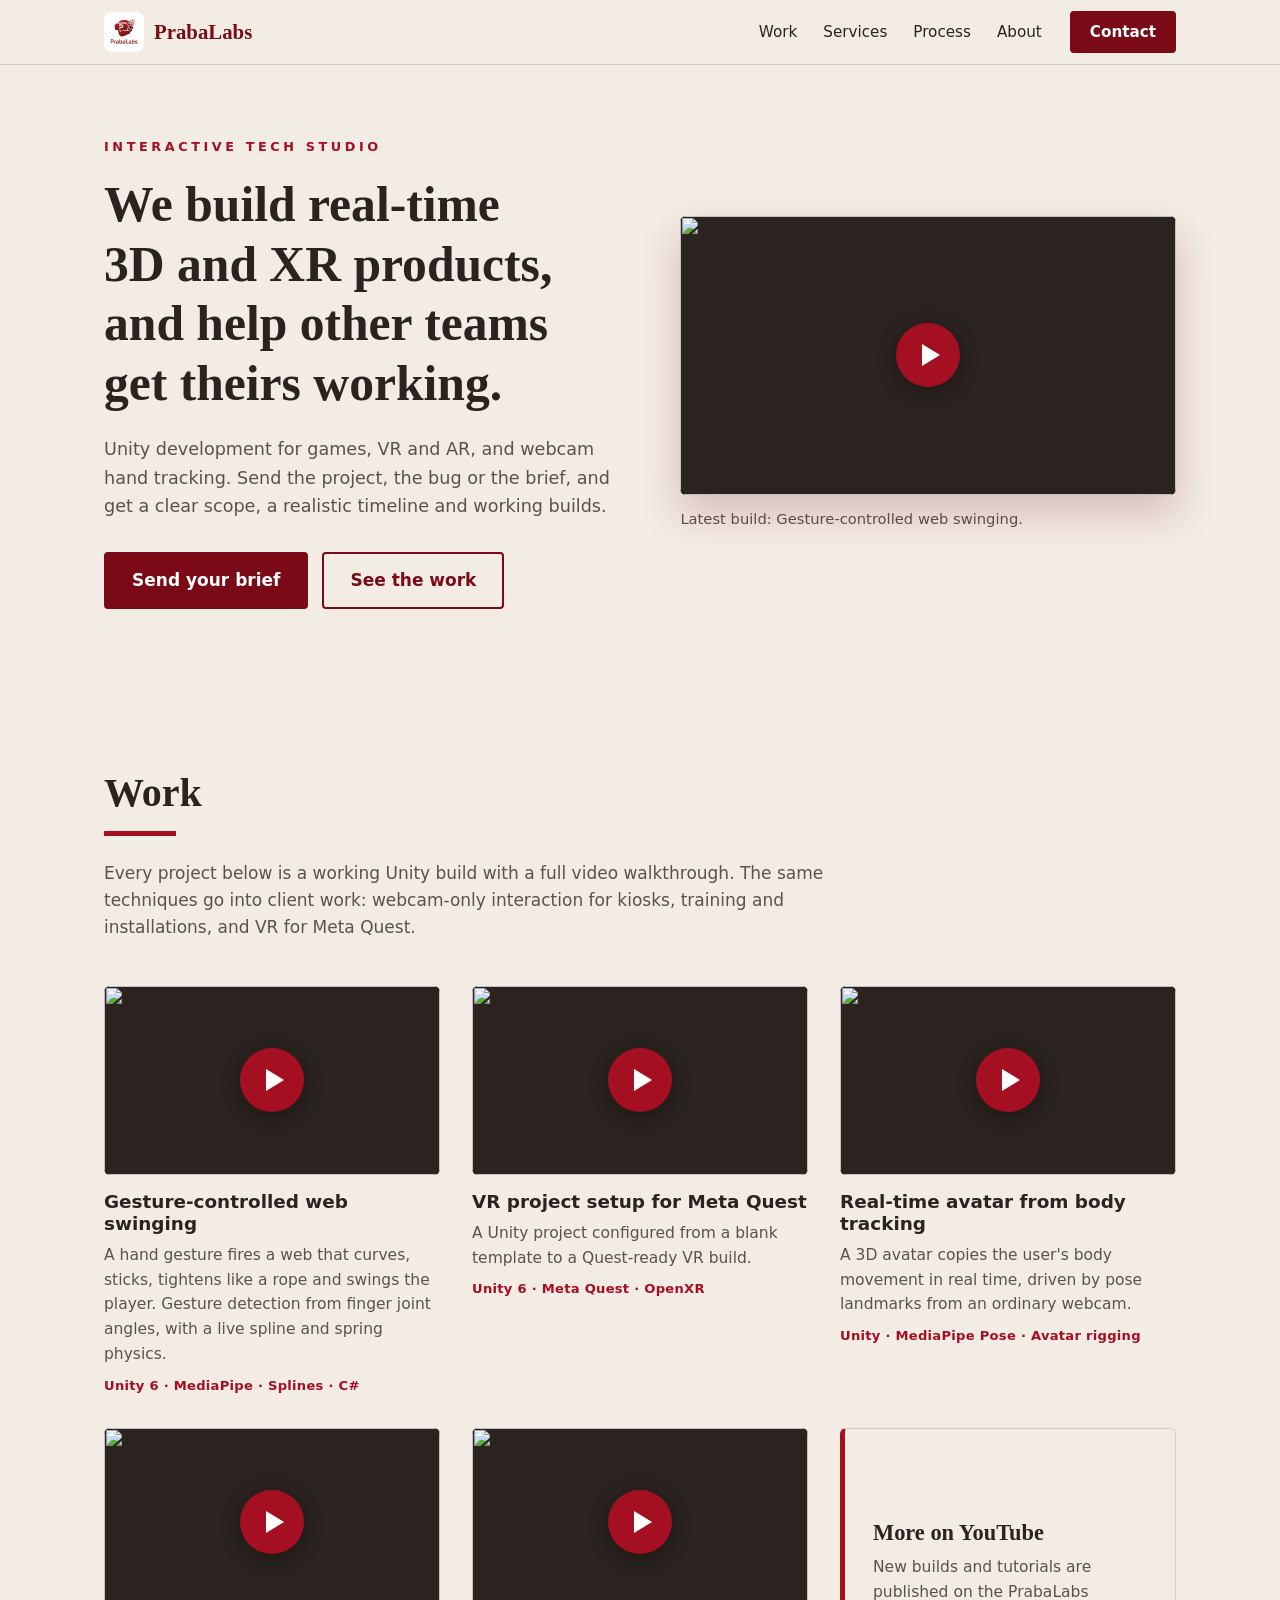
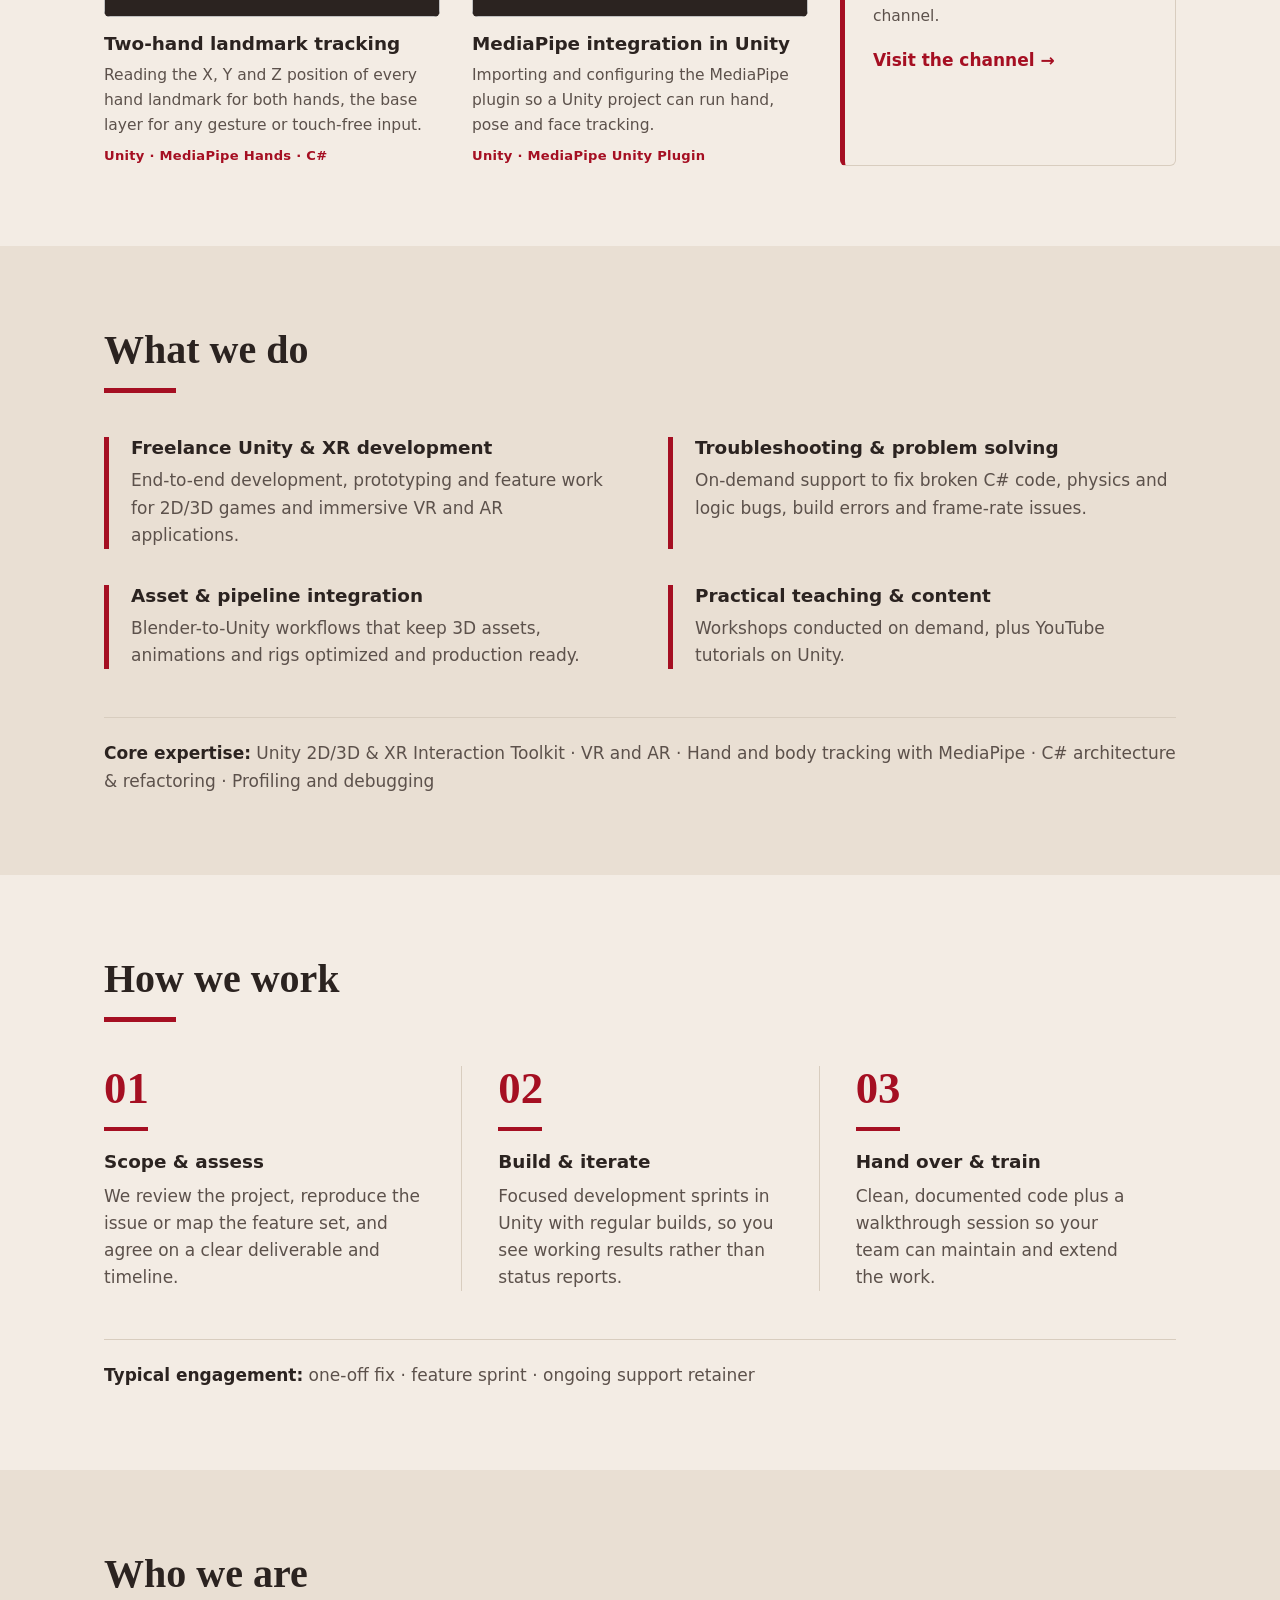
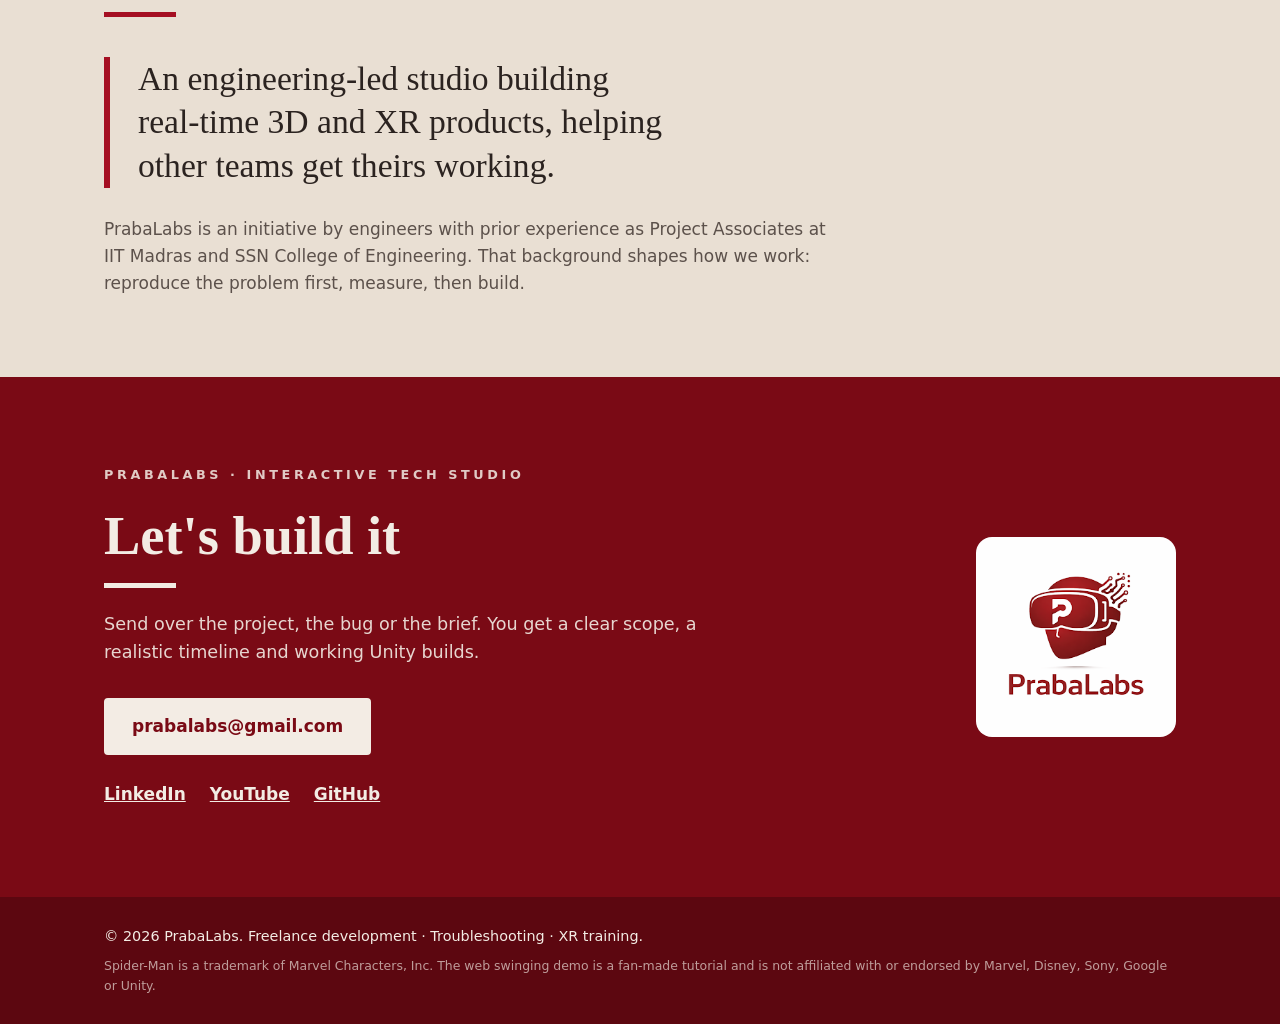
==== index.html @ dab06a44 "PrabaLabs website v1.0" ====
<!DOCTYPE html>
<html lang="en">
<head>
  <meta charset="utf-8">
  <meta name="viewport" content="width=device-width, initial-scale=1">
  <title>PrabaLabs | Unity and XR Development Studio</title>
  <meta name="description" content="PrabaLabs is an engineering-led studio building real-time 3D and XR products in Unity: freelance development, troubleshooting, hand tracking, VR and AR.">
  <meta property="og:title" content="PrabaLabs | Unity and XR Development Studio">
  <meta property="og:description" content="Real-time 3D and XR products in Unity. Freelance development, troubleshooting and XR training.">
  <meta property="og:image" content="https://i.ytimg.com/vi/kDUqqgwV8og/maxresdefault.jpg">
  <meta property="og:type" content="website">
  <link rel="icon" href="assets/logo.png">
  <link rel="stylesheet" href="style.css">
</head>
<body>

  <header class="nav">
    <div class="wrap nav-inner">
      <a class="brand" href="#top">
        <img src="assets/logo.png" alt="" width="40" height="40">
        <span>PrabaLabs</span>
      </a>
      <nav class="nav-links" aria-label="Main">
        <a href="#work">Work</a>
        <a href="#services">Services</a>
        <a href="#process">Process</a>
        <a href="#about">About</a>
      </nav>
      <a class="btn btn-small" href="#contact">Contact</a>
    </div>
  </header>

  <main id="top">

    <section class="hero">
      <div class="wrap hero-grid">
        <div>
          <p class="eyebrow">Interactive tech studio</p>
          <h1>We build real-time 3D and XR products, and help other teams get theirs working.</h1>
          <p class="lead">Unity development for games, VR and AR, and webcam hand tracking. Send the project, the bug or the brief, and get a clear scope, a realistic timeline and working builds.</p>
          <div class="actions">
            <a class="btn" href="mailto:prabalabs@gmail.com?subject=Project%20enquiry%20for%20PrabaLabs">Send your brief</a>
            <a class="btn btn-ghost" href="#work">See the work</a>
          </div>
        </div>
        <figure class="feature" id="feature">
          <a class="video" href="https://www.youtube.com/@PrabaLabs" aria-label="PrabaLabs on YouTube"></a>
          <figcaption>Latest build from the PrabaLabs channel.</figcaption>
        </figure>
      </div>
    </section>

    <section id="work" class="section">
      <div class="wrap">
        <h2>Work</h2>
        <p class="section-intro">Every project below is a working Unity build with a full video walkthrough. The same techniques go into client work: webcam-only interaction for kiosks, training and installations, and VR for Meta Quest.</p>

        <div class="cards" id="cards">
          <a class="card card-link" href="https://www.youtube.com/@PrabaLabs" target="_blank" rel="noopener">
            <h3>More on YouTube</h3>
            <p>New builds and tutorials are published on the PrabaLabs channel.</p>
            <span class="arrow">Visit the channel →</span>
          </a>
        </div>
      </div>
    </section>

    <section id="services" class="section section-alt">
      <div class="wrap">
        <h2>What we do</h2>
        <div class="services">
          <div class="service">
            <h3>Freelance Unity &amp; XR development</h3>
            <p>End-to-end development, prototyping and feature work for 2D/3D games and immersive VR and AR applications.</p>
          </div>
          <div class="service">
            <h3>Troubleshooting &amp; problem solving</h3>
            <p>On-demand support to fix broken C# code, physics and logic bugs, build errors and frame-rate issues.</p>
          </div>
          <div class="service">
            <h3>Asset &amp; pipeline integration</h3>
            <p>Blender-to-Unity workflows that keep 3D assets, animations and rigs optimized and production ready.</p>
          </div>
          <div class="service">
            <h3>Practical teaching &amp; content</h3>
            <p>Workshops conducted on demand, plus YouTube tutorials on Unity.</p>
          </div>
        </div>
        <p class="expertise"><strong>Core expertise:</strong> Unity 2D/3D &amp; XR Interaction Toolkit · VR and AR · Hand and body tracking with MediaPipe · C# architecture &amp; refactoring · Profiling and debugging</p>
      </div>
    </section>

    <section id="process" class="section">
      <div class="wrap">
        <h2>How we work</h2>
        <ol class="steps">
          <li>
            <span class="num">01</span>
            <h3>Scope &amp; assess</h3>
            <p>We review the project, reproduce the issue or map the feature set, and agree on a clear deliverable and timeline.</p>
          </li>
          <li>
            <span class="num">02</span>
            <h3>Build &amp; iterate</h3>
            <p>Focused development sprints in Unity with regular builds, so you see working results rather than status reports.</p>
          </li>
          <li>
            <span class="num">03</span>
            <h3>Hand over &amp; train</h3>
            <p>Clean, documented code plus a walkthrough session so your team can maintain and extend the work.</p>
          </li>
        </ol>
        <p class="expertise"><strong>Typical engagement:</strong> one-off fix · feature sprint · ongoing support retainer</p>
      </div>
    </section>

    <section id="about" class="section section-alt">
      <div class="wrap about">
        <h2>Who we are</h2>
        <blockquote>An engineering-led studio building real-time 3D and XR products, helping other teams get theirs working.</blockquote>
        <p>PrabaLabs is an initiative by engineers with prior experience as Project Associates at IIT Madras and SSN College of Engineering. That background shapes how we work: reproduce the problem first, measure, then build.</p>
      </div>
    </section>

    <section id="contact" class="contact">
      <div class="wrap contact-grid">
        <div>
          <p class="eyebrow">PrabaLabs · Interactive tech studio</p>
          <h2>Let's build it</h2>
          <p class="lead">Send over the project, the bug or the brief. You get a clear scope, a realistic timeline and working Unity builds.</p>
          <div class="actions">
            <a class="btn btn-light" href="mailto:prabalabs@gmail.com?subject=Project%20enquiry%20for%20PrabaLabs">prabalabs@gmail.com</a>
          </div>
          <p class="contact-links">
            <a href="https://www.linkedin.com/in/praba-labs-1b8735436" target="_blank" rel="noopener">LinkedIn</a>
            <a href="https://www.youtube.com/@PrabaLabs" target="_blank" rel="noopener">YouTube</a>
            <a href="https://github.com/PrabaLabs" target="_blank" rel="noopener">GitHub</a>
          </p>
        </div>
        <img class="contact-logo" src="assets/logo.png" alt="PrabaLabs logo" width="200" height="200" loading="lazy">
      </div>
    </section>

  </main>

  <footer class="footer">
    <div class="wrap">
      <p>© <span id="year">2026</span> PrabaLabs. Freelance development · Troubleshooting · XR training.</p>
      <p class="small">Spider-Man is a trademark of Marvel Characters, Inc. The web swinging demo is a fan-made tutorial and is not affiliated with or endorsed by Marvel, Disney, Sony, Google or Unity.</p>
    </div>
  </footer>

  <script src="videos.js"></script>
  <script>
    // The video list comes from videos.js, which is rebuilt from the YouTube channel automatically.
    var videos = window.PRABALABS_VIDEOS || [];

    function videoButton(video) {
      var button = document.createElement('button');
      button.className = 'video';
      button.setAttribute('aria-label', 'Play video: ' + video.youtubeTitle);
      var image = document.createElement('img');
      image.src = 'https://i.ytimg.com/vi/' + video.id + '/maxresdefault.jpg';
      image.alt = '';
      image.loading = 'lazy';
      // Videos without a custom thumbnail have no large image, so fall back to the standard one.
      image.onload = function () {
        if (image.naturalWidth < 400 && image.src.indexOf('maxres') > -1) {
          image.src = 'https://i.ytimg.com/vi/' + video.id + '/hqdefault.jpg';
        }
      };
      var play = document.createElement('span');
      play.className = 'play';
      button.append(image, play);
      // Swap the thumbnail for the YouTube player only when it is clicked, so the page stays fast.
      button.addEventListener('click', function () {
        var frame = document.createElement('iframe');
        frame.src = 'https://www.youtube-nocookie.com/embed/' + video.id + '?autoplay=1&rel=0';
        frame.title = video.youtubeTitle;
        frame.allow = 'accelerometer; autoplay; clipboard-write; encrypted-media; gyroscope; picture-in-picture; web-share';
        frame.allowFullscreen = true;
        frame.className = 'video video-frame';
        button.replaceWith(frame);
      });
      return button;
    }

    function addText(parent, tag, text, className) {
      if (!text) return;
      var element = document.createElement(tag);
      element.textContent = text;
      if (className) element.className = className;
      parent.append(element);
    }

    if (videos.length) {
      var feature = document.getElementById('feature');
      feature.querySelector('.video').replaceWith(videoButton(videos[0]));
      feature.querySelector('figcaption').textContent = 'Latest build: ' + videos[0].title + '.';

      var cards = document.getElementById('cards');
      var moreLink = cards.querySelector('.card-link');
      videos.forEach(function (video) {
        var card = document.createElement('article');
        card.className = 'card';
        card.append(videoButton(video));
        addText(card, 'h3', video.title);
        addText(card, 'p', video.text);
        addText(card, 'p', video.tags, 'tags');
        cards.insertBefore(card, moreLink);
      });
    }
    document.getElementById('year').textContent = new Date().getFullYear();
  </script>
</body>
</html>
---- style.css ----
:root {
  --cream: #f3ece4;
  --cream-dark: #e9dfd3;
  --maroon: #7a0a15;
  --red: #a50f22;
  --ink: #2b2320;
  --muted: #5c514b;
  --rule: #d8cdbf;
  --serif: Georgia, "Times New Roman", serif;
  --sans: "Segoe UI", system-ui, -apple-system, Roboto, Helvetica, Arial, sans-serif;
}

* { box-sizing: border-box; }

html { scroll-behavior: smooth; scroll-padding-top: 80px; }

body {
  margin: 0;
  background: var(--cream);
  color: var(--ink);
  font-family: var(--sans);
  font-size: 17px;
  line-height: 1.6;
}

img { max-width: 100%; height: auto; display: block; }

a { color: var(--red); }

.wrap { max-width: 1120px; margin: 0 auto; padding: 0 24px; }

h1, h2, h3 { margin: 0; line-height: 1.2; }

h1, h2, blockquote { font-family: var(--serif); }

h1 { font-size: clamp(2rem, 4.2vw, 3.1rem); font-weight: 700; text-wrap: balance; }

h2 { font-size: clamp(1.8rem, 3.4vw, 2.5rem); }

h2::after {
  content: "";
  display: block;
  width: 72px;
  height: 5px;
  margin-top: 14px;
  background: var(--red);
}

h3 { font-size: 1.15rem; }

.eyebrow {
  margin: 0 0 18px;
  color: var(--red);
  font-size: 0.8rem;
  font-weight: 700;
  letter-spacing: 0.28em;
  text-transform: uppercase;
}

.lead { margin: 22px 0 0; max-width: 56ch; color: var(--muted); font-size: 1.1rem; }

/* Navigation */

.nav {
  position: sticky;
  top: 0;
  z-index: 10;
  background: rgba(243, 236, 228, 0.94);
  backdrop-filter: blur(8px);
  border-bottom: 1px solid var(--rule);
}

.nav-inner { display: flex; align-items: center; gap: 28px; height: 64px; }

.brand {
  display: flex;
  align-items: center;
  gap: 10px;
  margin-right: auto;
  color: var(--maroon);
  font-family: var(--serif);
  font-size: 1.3rem;
  font-weight: 700;
  text-decoration: none;
}

.brand img { border-radius: 8px; }

.nav-links { display: flex; gap: 26px; }

.nav-links a { color: var(--ink); font-size: 0.95rem; text-decoration: none; }

.nav-links a:hover { color: var(--red); }

/* Buttons */

.btn {
  display: inline-block;
  padding: 13px 26px;
  border: 2px solid var(--maroon);
  border-radius: 4px;
  background: var(--maroon);
  color: #fff;
  font-weight: 600;
  text-decoration: none;
  transition: background 0.15s, color 0.15s;
}

.btn:hover { background: var(--red); border-color: var(--red); }

.btn-small { padding: 7px 18px; font-size: 0.95rem; }

.btn-ghost { background: transparent; color: var(--maroon); }

.btn-ghost:hover { background: var(--maroon); border-color: var(--maroon); color: #fff; }

.btn-light { background: var(--cream); border-color: var(--cream); color: var(--maroon); }

.btn-light:hover { background: #fff; border-color: #fff; }

.actions { display: flex; flex-wrap: wrap; gap: 14px; margin-top: 32px; }

/* Hero */

.hero { padding: 72px 0 80px; }

.hero-grid { display: grid; grid-template-columns: 1.05fr 1fr; gap: 56px; align-items: center; }

.feature { margin: 0; }

.feature figcaption { margin-top: 12px; color: var(--muted); font-size: 0.92rem; }

/* Video thumbnails */

.video {
  position: relative;
  display: block;
  width: 100%;
  aspect-ratio: 16 / 9;
  padding: 0;
  border: 0;
  border-radius: 6px;
  overflow: hidden;
  background: var(--ink);
  cursor: pointer;
}

.video img { width: 100%; height: 100%; object-fit: cover; transition: transform 0.3s; }

.video:hover img { transform: scale(1.03); }

.play {
  position: absolute;
  inset: 0;
  margin: auto;
  width: 64px;
  height: 64px;
  border-radius: 50%;
  background: var(--red);
  box-shadow: 0 4px 18px rgba(0, 0, 0, 0.35);
}

.play::after {
  content: "";
  position: absolute;
  top: 50%;
  left: 54%;
  transform: translate(-50%, -50%);
  border-style: solid;
  border-width: 11px 0 11px 18px;
  border-color: transparent transparent transparent #fff;
}

.video-frame { cursor: default; }

.feature .video { box-shadow: 0 18px 40px rgba(122, 10, 21, 0.22); }

/* Sections */

.section { padding: 80px 0; }

.section-alt { background: var(--cream-dark); }

.section-intro { max-width: 68ch; margin: 24px 0 0; color: var(--muted); }

/* Work cards */

.cards { display: grid; grid-template-columns: repeat(3, 1fr); gap: 32px; margin-top: 44px; }

.card h3 { margin-top: 16px; }

.card p { margin: 8px 0 0; color: var(--muted); font-size: 0.97rem; }

.card .tags { color: var(--red); font-size: 0.82rem; font-weight: 600; letter-spacing: 0.02em; }

.card-link {
  display: flex;
  flex-direction: column;
  justify-content: center;
  padding: 28px;
  border: 1px solid var(--rule);
  border-left: 5px solid var(--red);
  border-radius: 6px;
  color: var(--ink);
  text-decoration: none;
}

.card-link h3 { margin-top: 0; font-family: var(--serif); font-size: 1.4rem; }

.card-link .arrow { margin-top: 18px; color: var(--red); font-weight: 600; }

.card-link:hover { background: #fff; }

/* Services */

.services { display: grid; grid-template-columns: repeat(2, 1fr); gap: 36px 56px; margin-top: 44px; }

.service { padding-left: 22px; border-left: 5px solid var(--red); }

.service p { margin: 8px 0 0; color: var(--muted); }

.expertise { margin: 48px 0 0; padding-top: 22px; border-top: 1px solid var(--rule); color: var(--muted); }

.expertise strong { color: var(--ink); }

/* Process */

.steps { display: grid; grid-template-columns: repeat(3, 1fr); gap: 0; margin: 44px 0 0; padding: 0; list-style: none; }

.steps li { padding: 0 36px; border-left: 1px solid var(--rule); }

.steps li:first-child { padding-left: 0; border-left: 0; }

.steps .num { display: block; color: var(--red); font-family: var(--serif); font-size: 2.8rem; font-weight: 700; line-height: 1; }

.steps .num::after { content: ""; display: block; width: 44px; height: 4px; margin: 16px 0 20px; background: var(--red); }

.steps p { margin: 10px 0 0; color: var(--muted); }

/* About */

.about blockquote {
  max-width: 30ch;
  margin: 40px 0 0;
  padding-left: 28px;
  border-left: 6px solid var(--red);
  font-size: clamp(1.5rem, 3vw, 2.1rem);
  line-height: 1.3;
  max-width: 34ch;
}

.about p { max-width: 68ch; margin: 28px 0 0; color: var(--muted); }

/* Contact */

.contact { padding: 88px 0; background: var(--maroon); color: var(--cream); }

.contact .eyebrow { color: var(--cream); opacity: 0.85; }

.contact h2 { font-size: clamp(2.2rem, 5vw, 3.4rem); }

.contact h2::after { background: var(--cream); }

.contact .lead { color: var(--cream); opacity: 0.9; }

.contact-grid { display: grid; grid-template-columns: 1fr auto; gap: 48px; align-items: center; }

.contact-logo { border-radius: 16px; }

.contact-links { display: flex; gap: 24px; margin: 26px 0 0; }

.contact-links a { color: var(--cream); font-weight: 600; }

/* Footer */

.footer { padding: 28px 0; background: #5c0710; color: var(--cream); font-size: 0.9rem; }

.footer p { margin: 0; }

.footer .small { margin-top: 8px; opacity: 0.65; font-size: 0.78rem; }

/* Smaller screens */

@media (max-width: 900px) {
  .hero { padding: 48px 0 56px; }
  .hero-grid { grid-template-columns: 1fr; gap: 40px; }
  .cards { grid-template-columns: repeat(2, 1fr); }
  .steps { grid-template-columns: 1fr; gap: 36px; }
  .steps li, .steps li:first-child { padding: 0; border-left: 0; }
  .section { padding: 60px 0; }
}

@media (max-width: 640px) {
  .nav-links { display: none; }
  .cards, .services { grid-template-columns: 1fr; }
  .contact-grid { grid-template-columns: 1fr; }
  .contact-logo { width: 120px; height: 120px; }
  .btn { text-align: center; }
}
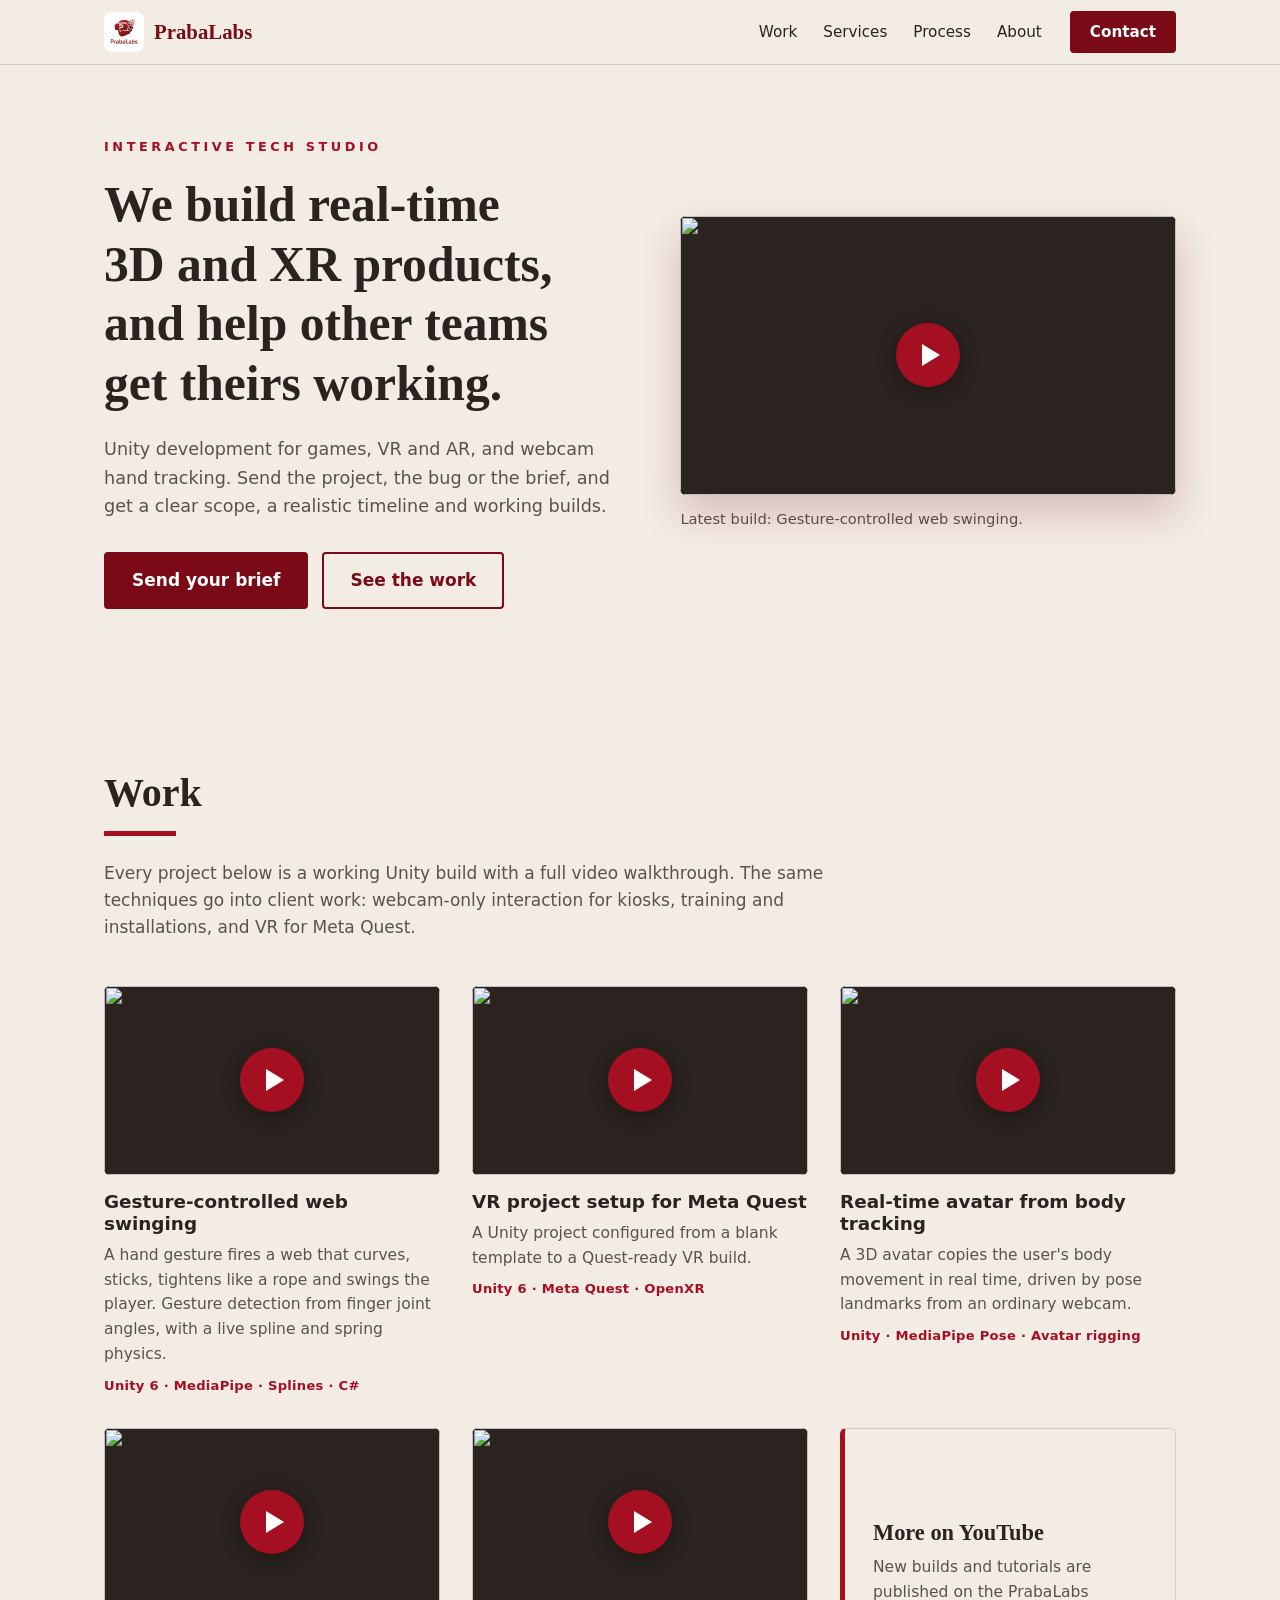
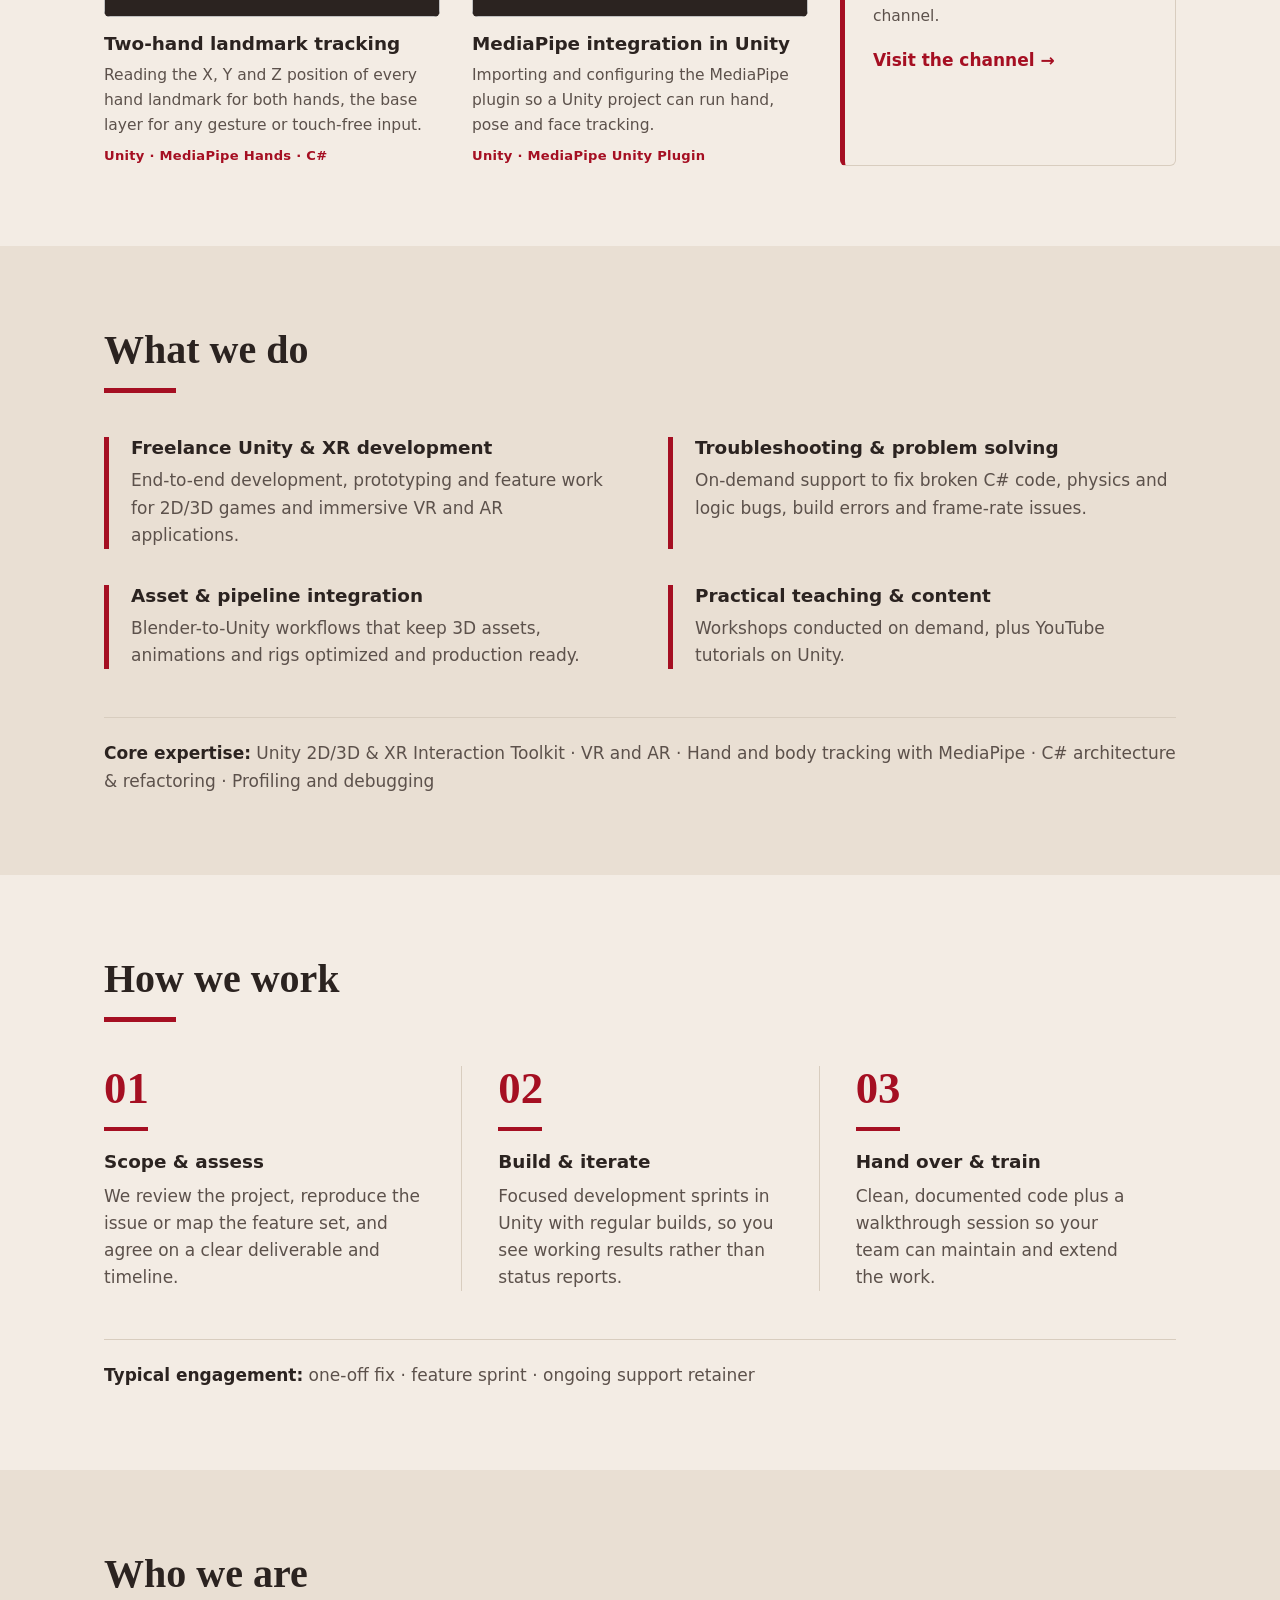
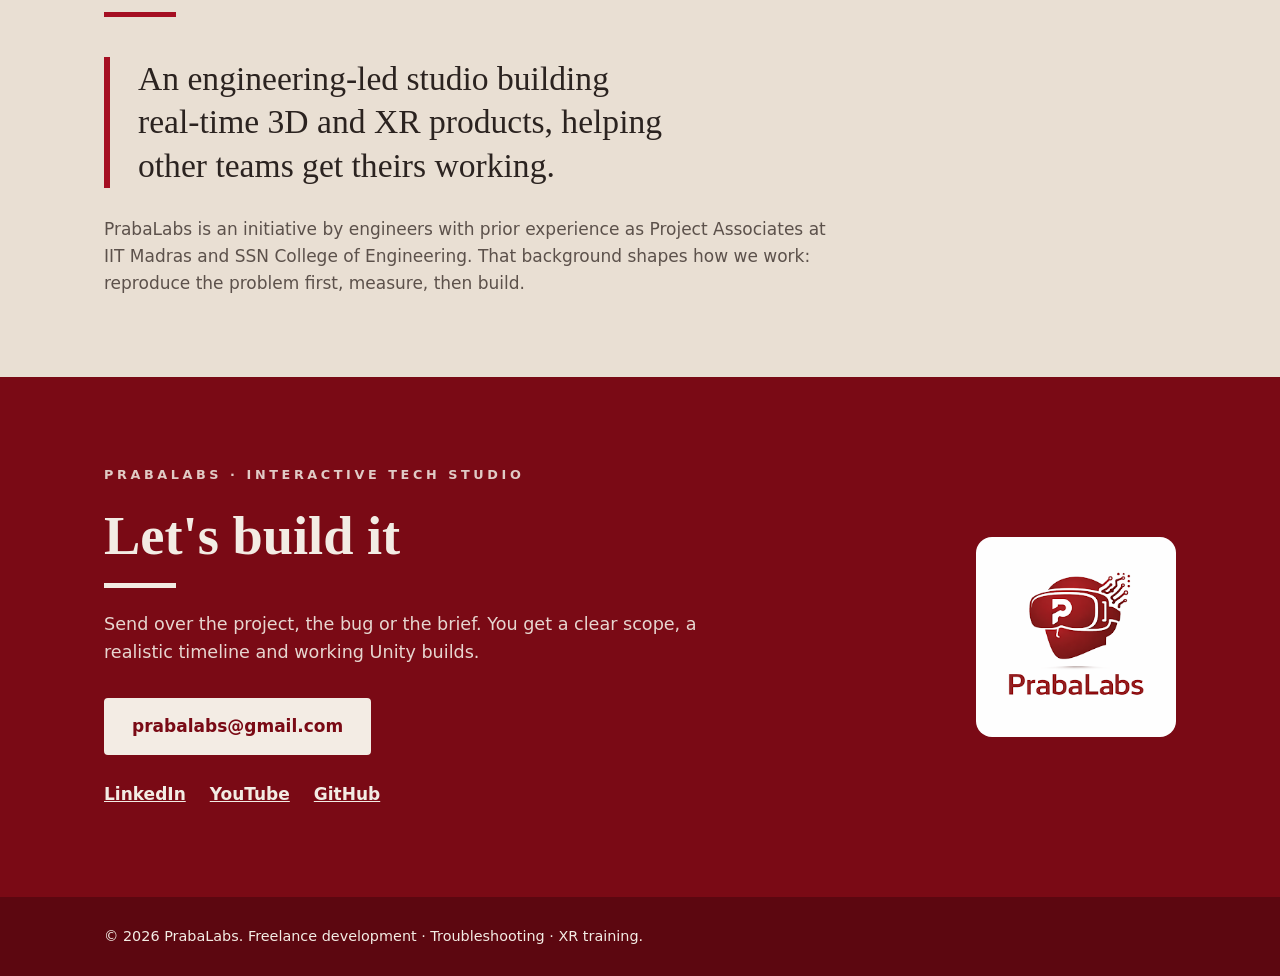
==== commit c0336945: "Remove trademark note from footer" ====
--- a/index.html
+++ b/index.html
@@ -146,7 +146,6 @@
   <footer class="footer">
     <div class="wrap">
       <p>© <span id="year">2026</span> PrabaLabs. Freelance development · Troubleshooting · XR training.</p>
-      <p class="small">Spider-Man is a trademark of Marvel Characters, Inc. The web swinging demo is a fan-made tutorial and is not affiliated with or endorsed by Marvel, Disney, Sony, Google or Unity.</p>
     </div>
   </footer>
 
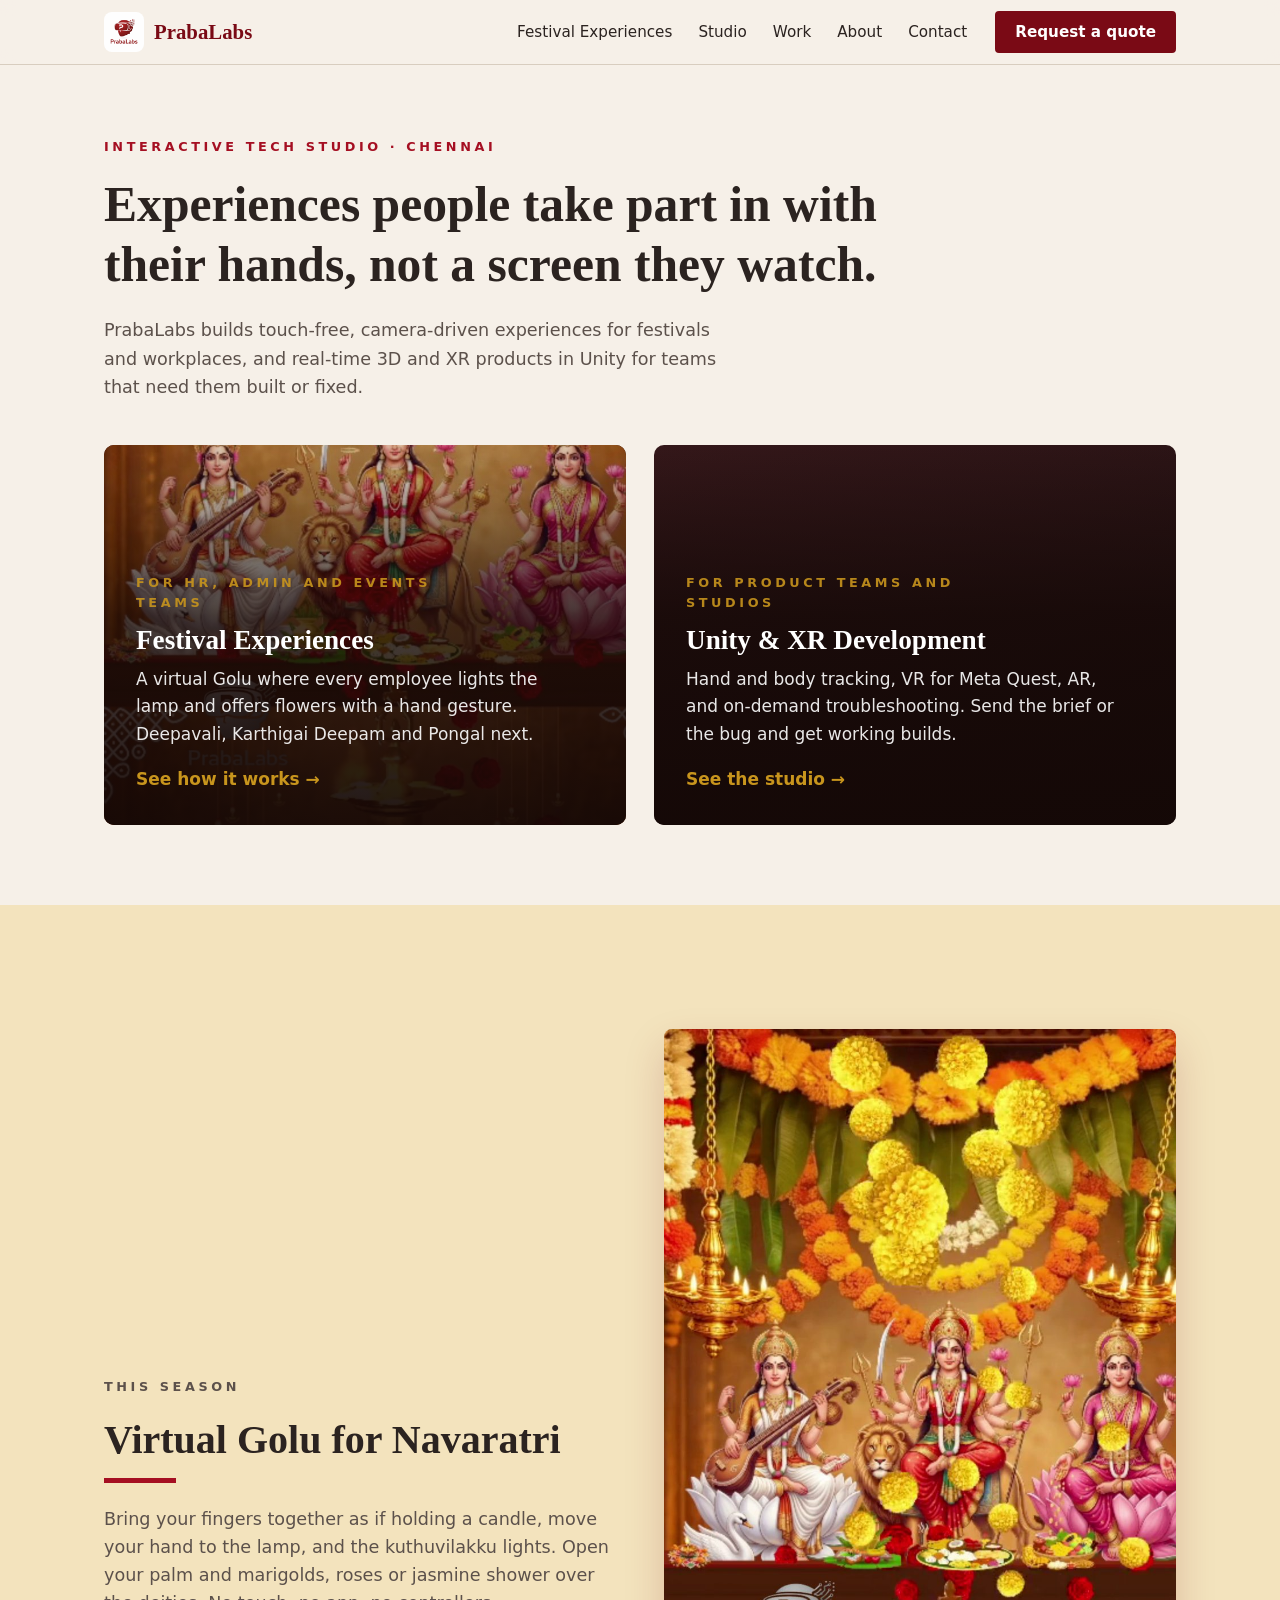
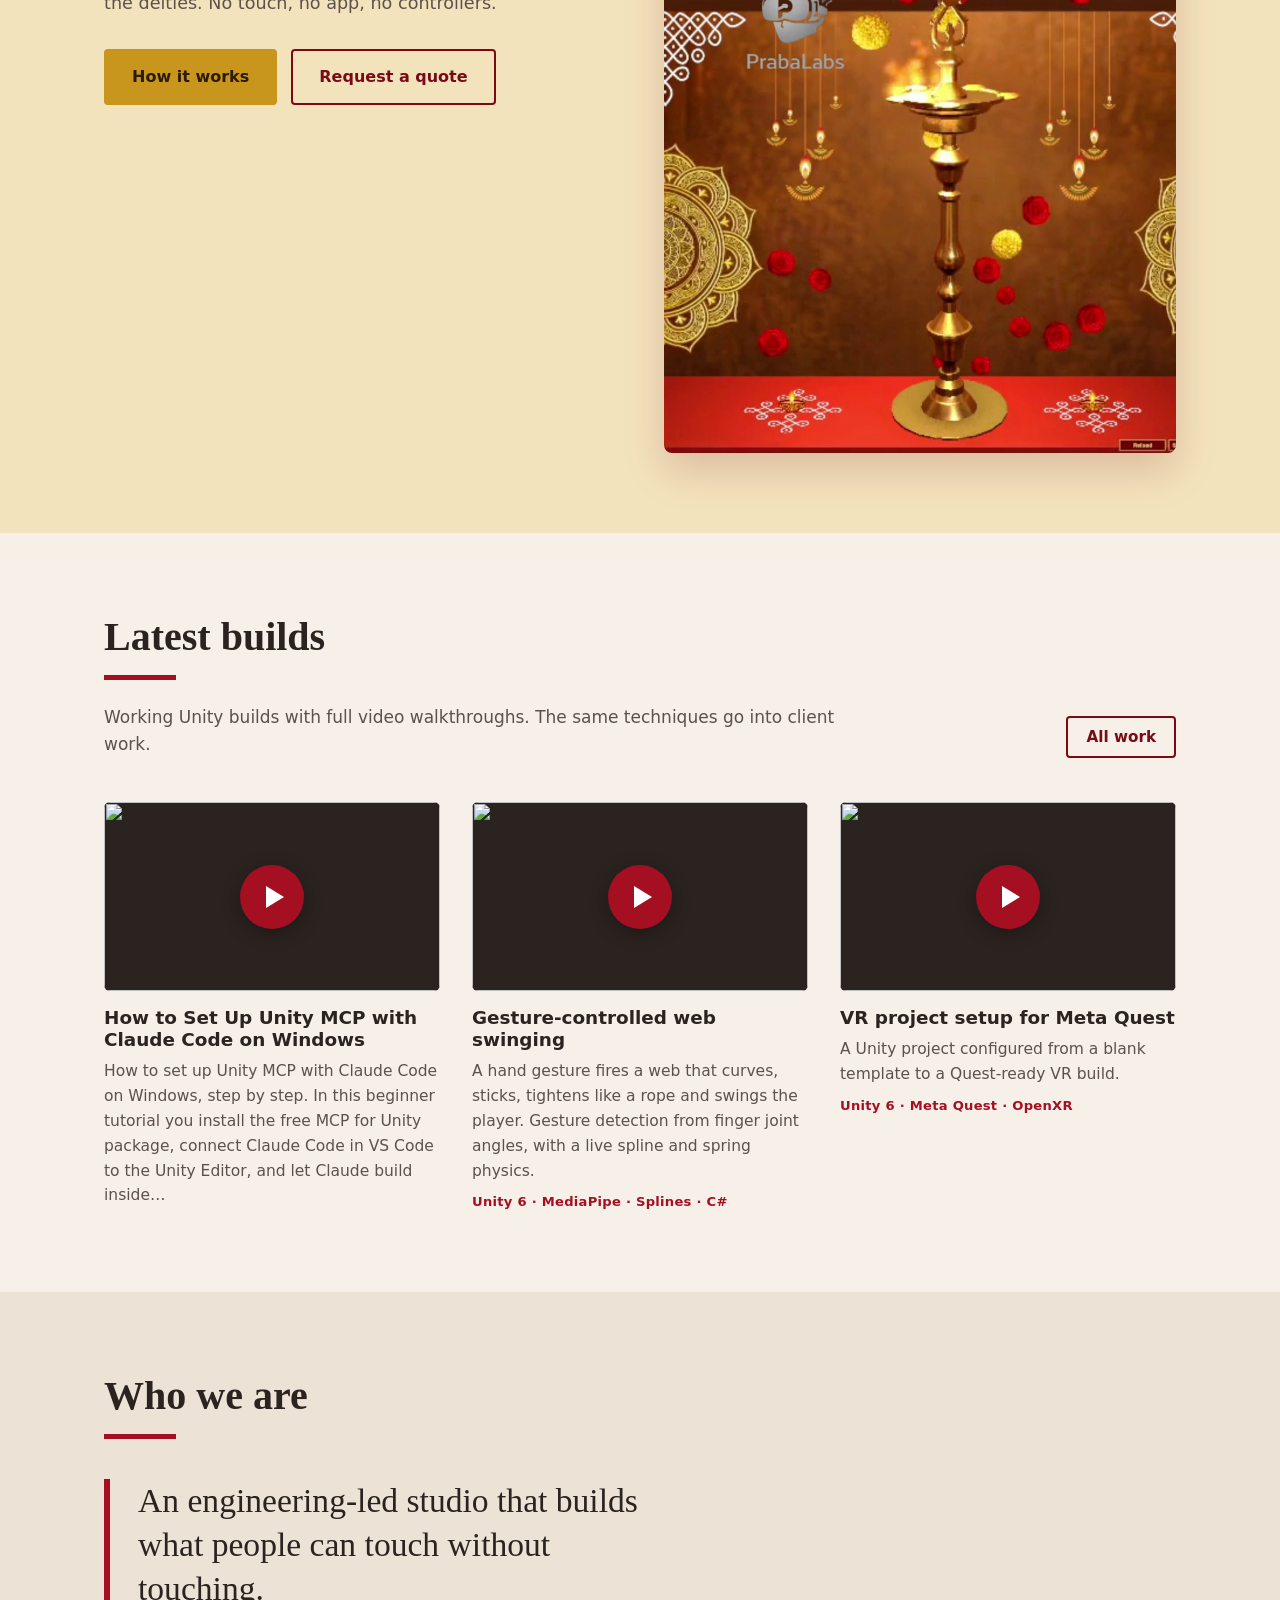
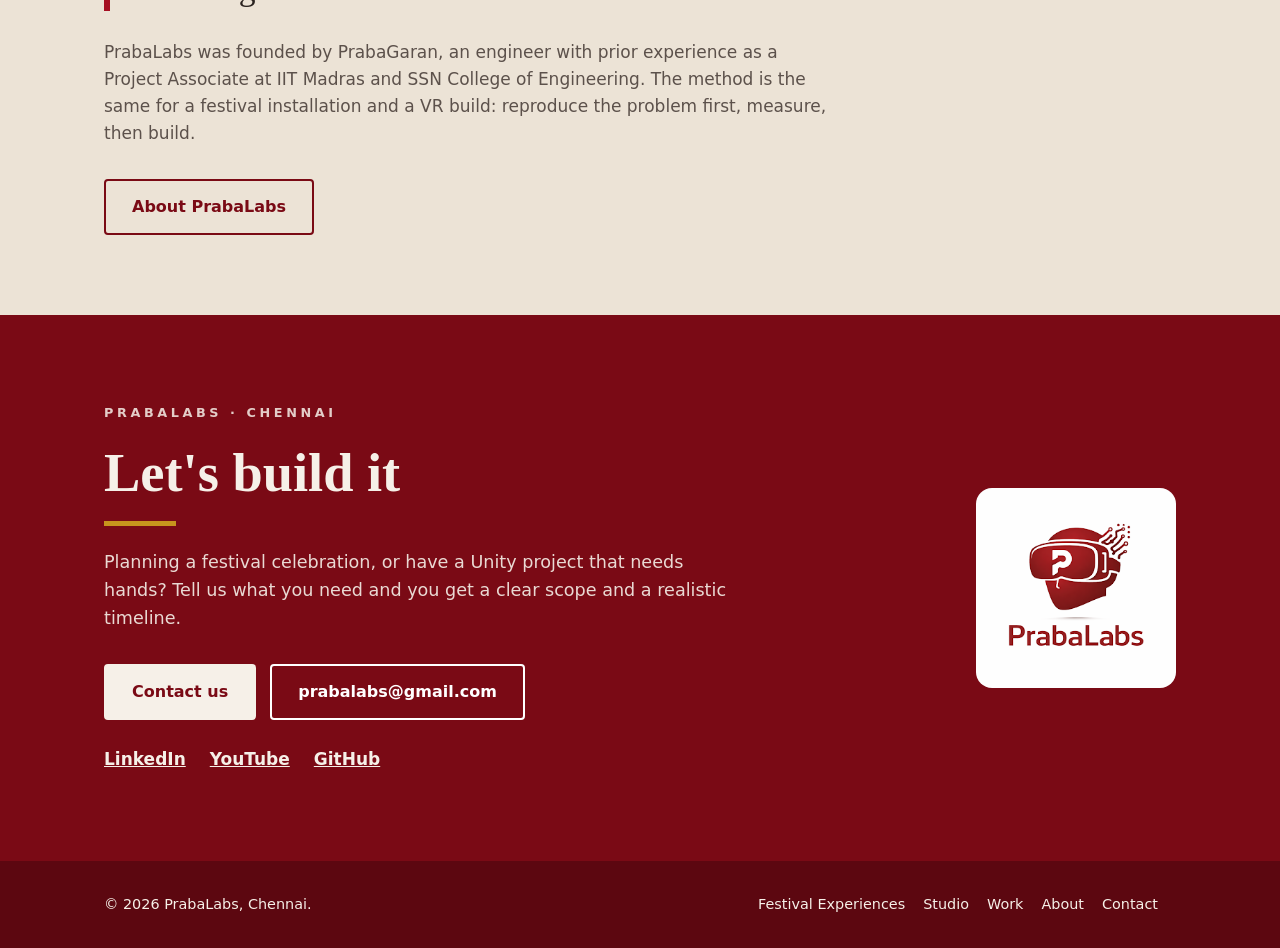
==== commit b810124c: "Redesign: festival experiences page, multi-page site, quote form, founder page" ====
--- a/index.html
+++ b/index.html
@@ -3,133 +3,116 @@
 <head>
   <meta charset="utf-8">
   <meta name="viewport" content="width=device-width, initial-scale=1">
-  <title>PrabaLabs | Unity and XR Development Studio</title>
-  <meta name="description" content="PrabaLabs is an engineering-led studio building real-time 3D and XR products in Unity: freelance development, troubleshooting, hand tracking, VR and AR.">
-  <meta property="og:title" content="PrabaLabs | Unity and XR Development Studio">
-  <meta property="og:description" content="Real-time 3D and XR products in Unity. Freelance development, troubleshooting and XR training.">
-  <meta property="og:image" content="https://i.ytimg.com/vi/kDUqqgwV8og/maxresdefault.jpg">
+  <title>PrabaLabs | Festival experiences and XR development, Chennai</title>
+  <meta name="description" content="PrabaLabs builds touch-free festival experiences for workplaces, such as a virtual Golu where your team lights the lamp with their hands, and real-time 3D and XR products in Unity.">
+  <link rel="canonical" href="https://prabalabs.github.io/">
+  <meta property="og:title" content="PrabaLabs | Festival experiences and XR development">
+  <meta property="og:description" content="Touch-free festival experiences for offices and teams, plus Unity and XR development from Chennai.">
+  <meta property="og:image" content="https://prabalabs.github.io/assets/festival/hero.jpg">
   <meta property="og:type" content="website">
+  <meta name="twitter:card" content="summary_large_image">
   <link rel="icon" href="assets/logo.png">
   <link rel="stylesheet" href="style.css">
+  <script type="application/ld+json">
+  {"@context":"https://schema.org","@type":"Organization","name":"PrabaLabs","url":"https://prabalabs.github.io/","logo":"https://prabalabs.github.io/assets/logo.png","email":"prabalabs@gmail.com","founder":{"@type":"Person","name":"PrabaGaran"},"address":{"@type":"PostalAddress","addressLocality":"Chennai","addressRegion":"Tamil Nadu","addressCountry":"IN"},"sameAs":["https://www.youtube.com/@PrabaLabs","https://github.com/PrabaLabs","https://www.linkedin.com/in/praba-labs-1b8735436"]}
+  </script>
 </head>
 <body>
 
   <header class="nav">
     <div class="wrap nav-inner">
-      <a class="brand" href="#top">
+      <a class="brand" href="index.html">
         <img src="assets/logo.png" alt="" width="40" height="40">
         <span>PrabaLabs</span>
       </a>
+      <button class="nav-toggle" aria-label="Menu" aria-expanded="false"><span></span><span></span><span></span></button>
       <nav class="nav-links" aria-label="Main">
-        <a href="#work">Work</a>
-        <a href="#services">Services</a>
-        <a href="#process">Process</a>
-        <a href="#about">About</a>
+        <a href="festivals.html">Festival Experiences</a>
+        <a href="services.html">Studio</a>
+        <a href="work.html">Work</a>
+        <a href="about.html">About</a>
+        <a href="contact.html">Contact</a>
       </nav>
-      <a class="btn btn-small" href="#contact">Contact</a>
+      <a class="btn btn-small" href="festivals.html#enquire">Request a quote</a>
     </div>
   </header>
 
   <main id="top">
 
     <section class="hero">
-      <div class="wrap hero-grid">
-        <div>
-          <p class="eyebrow">Interactive tech studio</p>
-          <h1>We build real-time 3D and XR products, and help other teams get theirs working.</h1>
-          <p class="lead">Unity development for games, VR and AR, and webcam hand tracking. Send the project, the bug or the brief, and get a clear scope, a realistic timeline and working builds.</p>
-          <div class="actions">
-            <a class="btn" href="mailto:prabalabs@gmail.com?subject=Project%20enquiry%20for%20PrabaLabs">Send your brief</a>
-            <a class="btn btn-ghost" href="#work">See the work</a>
-          </div>
-        </div>
-        <figure class="feature" id="feature">
-          <a class="video" href="https://www.youtube.com/@PrabaLabs" aria-label="PrabaLabs on YouTube"></a>
-          <figcaption>Latest build from the PrabaLabs channel.</figcaption>
-        </figure>
-      </div>
-    </section>
+      <div class="wrap">
+        <p class="eyebrow">Interactive tech studio · Chennai</p>
+        <h1>Experiences people take part in with their hands, not a screen they watch.</h1>
+        <p class="lead">PrabaLabs builds touch-free, camera-driven experiences for festivals and workplaces, and real-time 3D and XR products in Unity for teams that need them built or fixed.</p>
 
-    <section id="work" class="section">
-      <div class="wrap">
-        <h2>Work</h2>
-        <p class="section-intro">Every project below is a working Unity build with a full video walkthrough. The same techniques go into client work: webcam-only interaction for kiosks, training and installations, and VR for Meta Quest.</p>
-
-        <div class="cards" id="cards">
-          <a class="card card-link" href="https://www.youtube.com/@PrabaLabs" target="_blank" rel="noopener">
-            <h3>More on YouTube</h3>
-            <p>New builds and tutorials are published on the PrabaLabs channel.</p>
-            <span class="arrow">Visit the channel →</span>
+        <div class="doors">
+          <a class="door" href="festivals.html">
+            <img src="assets/festival/hero.jpg" alt="" loading="eager">
+            <p class="eyebrow">For HR, admin and events teams</p>
+            <h3>Festival Experiences</h3>
+            <p>A virtual Golu where every employee lights the lamp and offers flowers with a hand gesture. Deepavali, Karthigai Deepam and Pongal next.</p>
+            <span class="arrow">See how it works →</span>
+          </a>
+          <a class="door" href="services.html">
+            <p class="eyebrow">For product teams and studios</p>
+            <h3>Unity &amp; XR Development</h3>
+            <p>Hand and body tracking, VR for Meta Quest, AR, and on-demand troubleshooting. Send the brief or the bug and get working builds.</p>
+            <span class="arrow">See the studio →</span>
           </a>
         </div>
       </div>
     </section>
 
-    <section id="services" class="section section-alt">
+    <section class="section section-gold">
       <div class="wrap">
-        <h2>What we do</h2>
-        <div class="services">
-          <div class="service">
-            <h3>Freelance Unity &amp; XR development</h3>
-            <p>End-to-end development, prototyping and feature work for 2D/3D games and immersive VR and AR applications.</p>
+        <div class="case">
+          <div>
+            <p class="eyebrow">This season</p>
+            <h2>Virtual Golu for Navaratri</h2>
+            <p class="lead">Bring your fingers together as if holding a candle, move your hand to the lamp, and the kuthuvilakku lights. Open your palm and marigolds, roses or jasmine shower over the deities. No touch, no app, no controllers.</p>
+            <div class="actions">
+              <a class="btn btn-gold" href="festivals.html">How it works</a>
+              <a class="btn btn-ghost" href="festivals.html#enquire">Request a quote</a>
+            </div>
           </div>
-          <div class="service">
-            <h3>Troubleshooting &amp; problem solving</h3>
-            <p>On-demand support to fix broken C# code, physics and logic bugs, build errors and frame-rate issues.</p>
-          </div>
-          <div class="service">
-            <h3>Asset &amp; pipeline integration</h3>
-            <p>Blender-to-Unity workflows that keep 3D assets, animations and rigs optimized and production ready.</p>
-          </div>
-          <div class="service">
-            <h3>Practical teaching &amp; content</h3>
-            <p>Workshops conducted on demand, plus YouTube tutorials on Unity.</p>
+          <div data-youtube="YOUTUBE_ID" data-title="Virtual Golu demo" data-square>
+            <img src="assets/festival/step-flowers.jpg" alt="Virtual Golu shrine with a lit brass lamp and marigolds falling in front of Saraswati, Durga and Lakshmi" width="900" height="900">
           </div>
         </div>
-        <p class="expertise"><strong>Core expertise:</strong> Unity 2D/3D &amp; XR Interaction Toolkit · VR and AR · Hand and body tracking with MediaPipe · C# architecture &amp; refactoring · Profiling and debugging</p>
       </div>
     </section>
 
-    <section id="process" class="section">
+    <section class="section">
       <div class="wrap">
-        <h2>How we work</h2>
-        <ol class="steps">
-          <li>
-            <span class="num">01</span>
-            <h3>Scope &amp; assess</h3>
-            <p>We review the project, reproduce the issue or map the feature set, and agree on a clear deliverable and timeline.</p>
-          </li>
-          <li>
-            <span class="num">02</span>
-            <h3>Build &amp; iterate</h3>
-            <p>Focused development sprints in Unity with regular builds, so you see working results rather than status reports.</p>
-          </li>
-          <li>
-            <span class="num">03</span>
-            <h3>Hand over &amp; train</h3>
-            <p>Clean, documented code plus a walkthrough session so your team can maintain and extend the work.</p>
-          </li>
-        </ol>
-        <p class="expertise"><strong>Typical engagement:</strong> one-off fix · feature sprint · ongoing support retainer</p>
+        <div class="section-head">
+          <div>
+            <h2>Latest builds</h2>
+            <p class="section-intro">Working Unity builds with full video walkthroughs. The same techniques go into client work.</p>
+          </div>
+          <a class="btn btn-ghost btn-small" href="work.html">All work</a>
+        </div>
+        <div class="cards" id="cards" data-limit="3"></div>
       </div>
     </section>
 
-    <section id="about" class="section section-alt">
+    <section class="section section-alt">
       <div class="wrap about">
         <h2>Who we are</h2>
-        <blockquote>An engineering-led studio building real-time 3D and XR products, helping other teams get theirs working.</blockquote>
-        <p>PrabaLabs is an initiative by engineers with prior experience as Project Associates at IIT Madras and SSN College of Engineering. That background shapes how we work: reproduce the problem first, measure, then build.</p>
+        <blockquote>An engineering-led studio that builds what people can touch without touching.</blockquote>
+        <p>PrabaLabs was founded by PrabaGaran, an engineer with prior experience as a Project Associate at IIT Madras and SSN College of Engineering. The method is the same for a festival installation and a VR build: reproduce the problem first, measure, then build.</p>
+        <div class="actions"><a class="btn btn-ghost" href="about.html">About PrabaLabs</a></div>
       </div>
     </section>
 
     <section id="contact" class="contact">
       <div class="wrap contact-grid">
         <div>
-          <p class="eyebrow">PrabaLabs · Interactive tech studio</p>
+          <p class="eyebrow">PrabaLabs · Chennai</p>
           <h2>Let's build it</h2>
-          <p class="lead">Send over the project, the bug or the brief. You get a clear scope, a realistic timeline and working Unity builds.</p>
+          <p class="lead">Planning a festival celebration, or have a Unity project that needs hands? Tell us what you need and you get a clear scope and a realistic timeline.</p>
           <div class="actions">
-            <a class="btn btn-light" href="mailto:prabalabs@gmail.com?subject=Project%20enquiry%20for%20PrabaLabs">prabalabs@gmail.com</a>
+            <a class="btn btn-light" href="contact.html">Contact us</a>
+            <a class="btn btn-ghost" style="color:#fff;border-color:#fff" href="mailto:prabalabs@gmail.com">prabalabs@gmail.com</a>
           </div>
           <p class="contact-links">
             <a href="https://www.linkedin.com/in/praba-labs-1b8735436" target="_blank" rel="noopener">LinkedIn</a>
@@ -145,71 +128,12 @@
 
   <footer class="footer">
     <div class="wrap">
-      <p>© <span id="year">2026</span> PrabaLabs. Freelance development · Troubleshooting · XR training.</p>
+      <p>© <span id="year">2026</span> PrabaLabs, Chennai.</p>
+      <p><a href="festivals.html">Festival Experiences</a><a href="services.html">Studio</a><a href="work.html">Work</a><a href="about.html">About</a><a href="contact.html">Contact</a></p>
     </div>
   </footer>
 
   <script src="videos.js"></script>
-  <script>
-    // The video list comes from videos.js, which is rebuilt from the YouTube channel automatically.
-    var videos = window.PRABALABS_VIDEOS || [];
-
-    function videoButton(video) {
-      var button = document.createElement('button');
-      button.className = 'video';
-      button.setAttribute('aria-label', 'Play video: ' + video.youtubeTitle);
-      var image = document.createElement('img');
-      image.src = 'https://i.ytimg.com/vi/' + video.id + '/maxresdefault.jpg';
-      image.alt = '';
-      image.loading = 'lazy';
-      // Videos without a custom thumbnail have no large image, so fall back to the standard one.
-      image.onload = function () {
-        if (image.naturalWidth < 400 && image.src.indexOf('maxres') > -1) {
-          image.src = 'https://i.ytimg.com/vi/' + video.id + '/hqdefault.jpg';
-        }
-      };
-      var play = document.createElement('span');
-      play.className = 'play';
-      button.append(image, play);
-      // Swap the thumbnail for the YouTube player only when it is clicked, so the page stays fast.
-      button.addEventListener('click', function () {
-        var frame = document.createElement('iframe');
-        frame.src = 'https://www.youtube-nocookie.com/embed/' + video.id + '?autoplay=1&rel=0';
-        frame.title = video.youtubeTitle;
-        frame.allow = 'accelerometer; autoplay; clipboard-write; encrypted-media; gyroscope; picture-in-picture; web-share';
-        frame.allowFullscreen = true;
-        frame.className = 'video video-frame';
-        button.replaceWith(frame);
-      });
-      return button;
-    }
-
-    function addText(parent, tag, text, className) {
-      if (!text) return;
-      var element = document.createElement(tag);
-      element.textContent = text;
-      if (className) element.className = className;
-      parent.append(element);
-    }
-
-    if (videos.length) {
-      var feature = document.getElementById('feature');
-      feature.querySelector('.video').replaceWith(videoButton(videos[0]));
-      feature.querySelector('figcaption').textContent = 'Latest build: ' + videos[0].title + '.';
-
-      var cards = document.getElementById('cards');
-      var moreLink = cards.querySelector('.card-link');
-      videos.forEach(function (video) {
-        var card = document.createElement('article');
-        card.className = 'card';
-        card.append(videoButton(video));
-        addText(card, 'h3', video.title);
-        addText(card, 'p', video.text);
-        addText(card, 'p', video.tags, 'tags');
-        cards.insertBefore(card, moreLink);
-      });
-    }
-    document.getElementById('year').textContent = new Date().getFullYear();
-  </script>
+  <script src="site.js"></script>
 </body>
 </html>
--- a/style.css
+++ b/style.css
@@ -1,8 +1,10 @@
 :root {
-  --cream: #f3ece4;
-  --cream-dark: #e9dfd3;
+  --cream: #f6f0e8;
+  --cream-dark: #ece3d6;
   --maroon: #7a0a15;
   --red: #a50f22;
+  --gold: #c8951d;
+  --gold-soft: #f3e3bd;
   --ink: #2b2320;
   --muted: #5c514b;
   --rule: #d8cdbf;
@@ -46,6 +48,9 @@
   background: var(--red);
 }
 
+h2.center { text-align: center; }
+h2.center::after { margin-left: auto; margin-right: auto; }
+
 h3 { font-size: 1.15rem; }
 
 .eyebrow {
@@ -59,18 +64,20 @@
 
 .lead { margin: 22px 0 0; max-width: 56ch; color: var(--muted); font-size: 1.1rem; }
 
+.muted { color: var(--muted); }
+
 /* Navigation */
 
 .nav {
   position: sticky;
   top: 0;
   z-index: 10;
-  background: rgba(243, 236, 228, 0.94);
+  background: rgba(246, 240, 232, 0.94);
   backdrop-filter: blur(8px);
   border-bottom: 1px solid var(--rule);
 }
 
-.nav-inner { display: flex; align-items: center; gap: 28px; height: 64px; }
+.nav-inner { position: relative; display: flex; align-items: center; gap: 28px; height: 64px; }
 
 .brand {
   display: flex;
@@ -90,7 +97,28 @@
 
 .nav-links a { color: var(--ink); font-size: 0.95rem; text-decoration: none; }
 
-.nav-links a:hover { color: var(--red); }
+.nav-links a:hover, .nav-links a[aria-current="page"] { color: var(--red); }
+
+.nav-links a[aria-current="page"] { font-weight: 600; }
+
+.nav-toggle {
+  display: none;
+  width: 42px;
+  height: 42px;
+  padding: 0;
+  border: 1px solid var(--rule);
+  border-radius: 6px;
+  background: transparent;
+  cursor: pointer;
+}
+
+.nav-toggle span {
+  display: block;
+  width: 20px;
+  height: 2px;
+  margin: 4px auto;
+  background: var(--ink);
+}
 
 /* Buttons */
 
@@ -103,6 +131,9 @@
   color: #fff;
   font-weight: 600;
   text-decoration: none;
+  cursor: pointer;
+  font-size: 1rem;
+  font-family: inherit;
   transition: background 0.15s, color 0.15s;
 }
 
@@ -118,6 +149,10 @@
 
 .btn-light:hover { background: #fff; border-color: #fff; }
 
+.btn-gold { background: var(--gold); border-color: var(--gold); color: #2b1a05; }
+
+.btn-gold:hover { background: #dca72a; border-color: #dca72a; }
+
 .actions { display: flex; flex-wrap: wrap; gap: 14px; margin-top: 32px; }
 
 /* Hero */
@@ -129,6 +164,45 @@
 .feature { margin: 0; }
 
 .feature figcaption { margin-top: 12px; color: var(--muted); font-size: 0.92rem; }
+
+/* Home: two front doors */
+
+.doors { display: grid; grid-template-columns: 1fr 1fr; gap: 28px; margin-top: 44px; }
+
+.door {
+  position: relative;
+  display: flex;
+  flex-direction: column;
+  justify-content: flex-end;
+  min-height: 380px;
+  padding: 32px;
+  border-radius: 10px;
+  overflow: hidden;
+  color: #fff;
+  text-decoration: none;
+  background: linear-gradient(160deg, #3a1a1d, #1c0f10);
+  isolation: isolate;
+}
+
+.door img { position: absolute; inset: 0; width: 100%; height: 100%; object-fit: cover; z-index: -2; transition: transform 0.4s; }
+
+.door::before {
+  content: "";
+  position: absolute;
+  inset: 0;
+  z-index: -1;
+  background: linear-gradient(180deg, rgba(20, 8, 6, 0.15) 0%, rgba(20, 8, 6, 0.78) 45%, rgba(20, 8, 6, 0.94) 100%);
+}
+
+.door:hover img { transform: scale(1.04); }
+
+.door .eyebrow { color: var(--gold); margin-bottom: 10px; }
+
+.door h3 { font-family: var(--serif); font-size: 1.7rem; }
+
+.door p { margin: 10px 0 0; opacity: 0.9; max-width: 40ch; }
+
+.door .arrow { margin-top: 18px; color: var(--gold); font-weight: 600; }
 
 /* Video thumbnails */
 
@@ -175,15 +249,21 @@
 
 .feature .video { box-shadow: 0 18px 40px rgba(122, 10, 21, 0.22); }
 
+.video-square { aspect-ratio: 1; }
+
 /* Sections */
 
 .section { padding: 80px 0; }
 
 .section-alt { background: var(--cream-dark); }
 
+.section-gold { background: var(--gold-soft); }
+
 .section-intro { max-width: 68ch; margin: 24px 0 0; color: var(--muted); }
 
-/* Work cards */
+.section-head { display: flex; align-items: end; justify-content: space-between; gap: 24px; flex-wrap: wrap; }
+
+/* Cards */
 
 .cards { display: grid; grid-template-columns: repeat(3, 1fr); gap: 32px; margin-top: 44px; }
 
@@ -211,6 +291,22 @@
 
 .card-link:hover { background: #fff; }
 
+/* Case study */
+
+.case { display: grid; grid-template-columns: 1fr 1fr; gap: 48px; align-items: center; margin-top: 44px; }
+
+.case img { border-radius: 8px; box-shadow: 0 18px 40px rgba(122, 10, 21, 0.18); }
+
+.case h3 { font-family: var(--serif); font-size: 1.6rem; }
+
+.case p { color: var(--muted); }
+
+.case dl { display: grid; grid-template-columns: auto 1fr; gap: 6px 18px; margin: 22px 0 0; font-size: 0.95rem; }
+
+.case dt { color: var(--red); font-weight: 700; }
+
+.case dd { margin: 0; color: var(--muted); }
+
 /* Services */
 
 .services { display: grid; grid-template-columns: repeat(2, 1fr); gap: 36px 56px; margin-top: 44px; }
@@ -237,10 +333,164 @@
 
 .steps p { margin: 10px 0 0; color: var(--muted); }
 
+/* Festival page */
+
+.fest-hero {
+  position: relative;
+  padding: 88px 0 96px;
+  color: #fff;
+  background: #2a0b0e;
+  overflow: hidden;
+}
+
+.fest-hero .bg {
+  position: absolute;
+  inset: 0;
+  width: 100%;
+  height: 100%;
+  object-fit: cover;
+  object-position: center 30%;
+  opacity: 0.45;
+}
+
+.fest-hero::after {
+  content: "";
+  position: absolute;
+  inset: 0;
+  background: linear-gradient(90deg, rgba(42, 11, 14, 0.94) 0%, rgba(42, 11, 14, 0.6) 60%, rgba(42, 11, 14, 0.25) 100%);
+}
+
+.fest-hero .wrap { position: relative; z-index: 1; }
+
+.fest-hero .eyebrow { color: var(--gold); }
+
+.fest-hero h1 { font-size: clamp(2.2rem, 5vw, 3.6rem); max-width: 18ch; }
+
+.fest-hero .lead { color: #fff; opacity: 0.92; }
+
+.fest-hero .note { margin-top: 26px; font-size: 0.92rem; opacity: 0.8; }
+
+.how { display: grid; grid-template-columns: repeat(3, 1fr); gap: 32px; margin-top: 44px; }
+
+.how figure { margin: 0; }
+
+.how img { border-radius: 8px; aspect-ratio: 1; object-fit: cover; }
+
+.how .num { display: inline-block; margin-top: 18px; color: var(--gold); font-family: var(--serif); font-size: 2rem; font-weight: 700; line-height: 1; }
+
+.how h3 { margin-top: 8px; }
+
+.how p { margin: 8px 0 0; color: var(--muted); }
+
+.flowers { display: flex; gap: 14px; margin-top: 28px; flex-wrap: wrap; }
+
+.flowers span { padding: 8px 16px; border: 1px solid var(--gold); border-radius: 999px; font-size: 0.9rem; color: var(--ink); background: #fff; }
+
+.calendar { display: grid; grid-template-columns: repeat(4, 1fr); gap: 24px; margin-top: 44px; }
+
+.fest {
+  padding: 26px;
+  border: 1px solid var(--rule);
+  border-top: 5px solid var(--gold);
+  border-radius: 8px;
+  background: #fff;
+}
+
+.fest h3 { font-family: var(--serif); font-size: 1.35rem; }
+
+.fest .when { margin: 6px 0 0; color: var(--red); font-weight: 600; font-size: 0.9rem; }
+
+.fest p { margin: 12px 0 0; color: var(--muted); font-size: 0.95rem; }
+
+.fest .status { display: inline-block; margin-top: 16px; padding: 4px 12px; border-radius: 999px; font-size: 0.78rem; font-weight: 700; letter-spacing: 0.08em; text-transform: uppercase; }
+
+.status-ready { background: #e6f3e6; color: #1f6b2a; }
+
+.status-soon { background: var(--gold-soft); color: #7a5410; }
+
+.packages { display: grid; grid-template-columns: repeat(3, 1fr); gap: 28px; margin-top: 44px; }
+
+.package {
+  display: flex;
+  flex-direction: column;
+  padding: 32px;
+  border-radius: 10px;
+  background: #fff;
+  border: 1px solid var(--rule);
+}
+
+.package.featured { border: 2px solid var(--gold); box-shadow: 0 18px 40px rgba(200, 149, 29, 0.18); }
+
+.package h3 { font-family: var(--serif); font-size: 1.5rem; }
+
+.package .for { margin: 6px 0 0; color: var(--red); font-size: 0.9rem; font-weight: 600; }
+
+.package ul { margin: 20px 0 0; padding: 0 0 0 20px; color: var(--muted); }
+
+.package li { margin: 8px 0; }
+
+.package .price { margin: auto 0 0; padding-top: 22px; font-family: var(--serif); font-size: 1.15rem; color: var(--ink); }
+
+.package .btn { margin-top: 18px; text-align: center; }
+
+.where { display: grid; grid-template-columns: repeat(5, 1fr); gap: 20px; margin-top: 44px; }
+
+.where div { padding: 22px 18px; border-radius: 8px; background: #fff; border: 1px solid var(--rule); text-align: center; }
+
+.where strong { display: block; font-family: var(--serif); font-size: 1.1rem; }
+
+.where span { display: block; margin-top: 6px; color: var(--muted); font-size: 0.9rem; }
+
+.proof { margin-top: 44px; padding: 36px; border: 1px dashed var(--gold); border-radius: 10px; text-align: center; color: var(--muted); }
+
+.faq { max-width: 760px; margin-top: 36px; }
+
+.faq details { border-top: 1px solid var(--rule); padding: 16px 0; }
+
+.faq details:last-child { border-bottom: 1px solid var(--rule); }
+
+.faq summary { cursor: pointer; font-weight: 600; }
+
+.faq p { margin: 10px 0 0; color: var(--muted); }
+
+/* Forms */
+
+.form-grid { display: grid; grid-template-columns: 1fr 1fr; gap: 56px; align-items: start; }
+
+.form { margin-top: 36px; }
+
+.form .row { display: grid; grid-template-columns: 1fr 1fr; gap: 16px; }
+
+.form label { display: block; margin-top: 16px; font-size: 0.9rem; font-weight: 600; }
+
+.form input, .form select, .form textarea {
+  width: 100%;
+  margin-top: 6px;
+  padding: 12px 14px;
+  border: 1px solid var(--rule);
+  border-radius: 6px;
+  background: #fff;
+  font: inherit;
+  color: var(--ink);
+}
+
+.form input:focus, .form select:focus, .form textarea:focus { outline: 2px solid var(--gold); border-color: var(--gold); }
+
+.form textarea { min-height: 120px; resize: vertical; }
+
+.form .btn { margin-top: 24px; }
+
+.form .status { margin-top: 16px; font-size: 0.95rem; min-height: 1.5em; }
+
+.form .ok { color: #1f6b2a; }
+
+.form .err { color: var(--red); }
+
+.hp { position: absolute; left: -9999px; }
+
 /* About */
 
 .about blockquote {
-  max-width: 30ch;
   margin: 40px 0 0;
   padding-left: 28px;
   border-left: 6px solid var(--red);
@@ -251,7 +501,25 @@
 
 .about p { max-width: 68ch; margin: 28px 0 0; color: var(--muted); }
 
-/* Contact */
+.founder { display: grid; grid-template-columns: 260px 1fr; gap: 48px; align-items: center; margin-top: 44px; }
+
+.founder img { border-radius: 16px; }
+
+.founder h3 { font-family: var(--serif); font-size: 1.7rem; }
+
+.founder .role { margin: 4px 0 0; color: var(--red); font-weight: 600; }
+
+.founder p { margin: 16px 0 0; color: var(--muted); }
+
+.founder .contact-links a { color: var(--red); }
+
+.values { display: grid; grid-template-columns: repeat(3, 1fr); gap: 32px; margin-top: 44px; }
+
+.values h3 { font-family: var(--serif); }
+
+.values p { margin: 8px 0 0; color: var(--muted); }
+
+/* Contact band */
 
 .contact { padding: 88px 0; background: var(--maroon); color: var(--cream); }
 
@@ -259,7 +527,7 @@
 
 .contact h2 { font-size: clamp(2.2rem, 5vw, 3.4rem); }
 
-.contact h2::after { background: var(--cream); }
+.contact h2::after { background: var(--gold); }
 
 .contact .lead { color: var(--cream); opacity: 0.9; }
 
@@ -273,27 +541,54 @@
 
 /* Footer */
 
-.footer { padding: 28px 0; background: #5c0710; color: var(--cream); font-size: 0.9rem; }
+.footer { padding: 32px 0; background: #5c0710; color: var(--cream); font-size: 0.9rem; }
+
+.footer .wrap { display: flex; flex-wrap: wrap; gap: 12px 32px; justify-content: space-between; }
 
 .footer p { margin: 0; }
 
-.footer .small { margin-top: 8px; opacity: 0.65; font-size: 0.78rem; }
+.footer a { color: var(--cream); text-decoration: none; margin-right: 18px; }
+
+.footer a:hover { text-decoration: underline; }
 
 /* Smaller screens */
 
 @media (max-width: 900px) {
   .hero { padding: 48px 0 56px; }
-  .hero-grid { grid-template-columns: 1fr; gap: 40px; }
-  .cards { grid-template-columns: repeat(2, 1fr); }
+  .hero-grid, .doors, .case, .form-grid, .founder { grid-template-columns: 1fr; gap: 36px; }
+  .cards, .how, .packages, .values { grid-template-columns: repeat(2, 1fr); }
+  .calendar { grid-template-columns: repeat(2, 1fr); }
+  .where { grid-template-columns: repeat(3, 1fr); }
   .steps { grid-template-columns: 1fr; gap: 36px; }
   .steps li, .steps li:first-child { padding: 0; border-left: 0; }
   .section { padding: 60px 0; }
+  .door { min-height: 300px; }
+  .founder { justify-items: start; }
+  .founder img { width: 200px; }
 }
 
 @media (max-width: 640px) {
-  .nav-links { display: none; }
-  .cards, .services { grid-template-columns: 1fr; }
+  .nav-toggle { display: block; }
+  .nav .btn-small { display: none; }
+  .nav-links {
+    display: none;
+    position: absolute;
+    top: 64px;
+    left: -24px;
+    right: -24px;
+    flex-direction: column;
+    gap: 0;
+    padding: 8px 24px 16px;
+    background: var(--cream);
+    border-bottom: 1px solid var(--rule);
+  }
+  .nav-links.open { display: flex; }
+  .nav-links a { padding: 12px 0; border-top: 1px solid var(--rule); }
+  .cards, .services, .how, .packages, .calendar, .values, .where { grid-template-columns: 1fr; }
   .contact-grid { grid-template-columns: 1fr; }
   .contact-logo { width: 120px; height: 120px; }
   .btn { text-align: center; }
-}
+  .form .row { grid-template-columns: 1fr; }
+  .fest-hero { padding: 64px 0 72px; }
+  .fest-hero::after { background: rgba(42, 11, 14, 0.82); }
+}
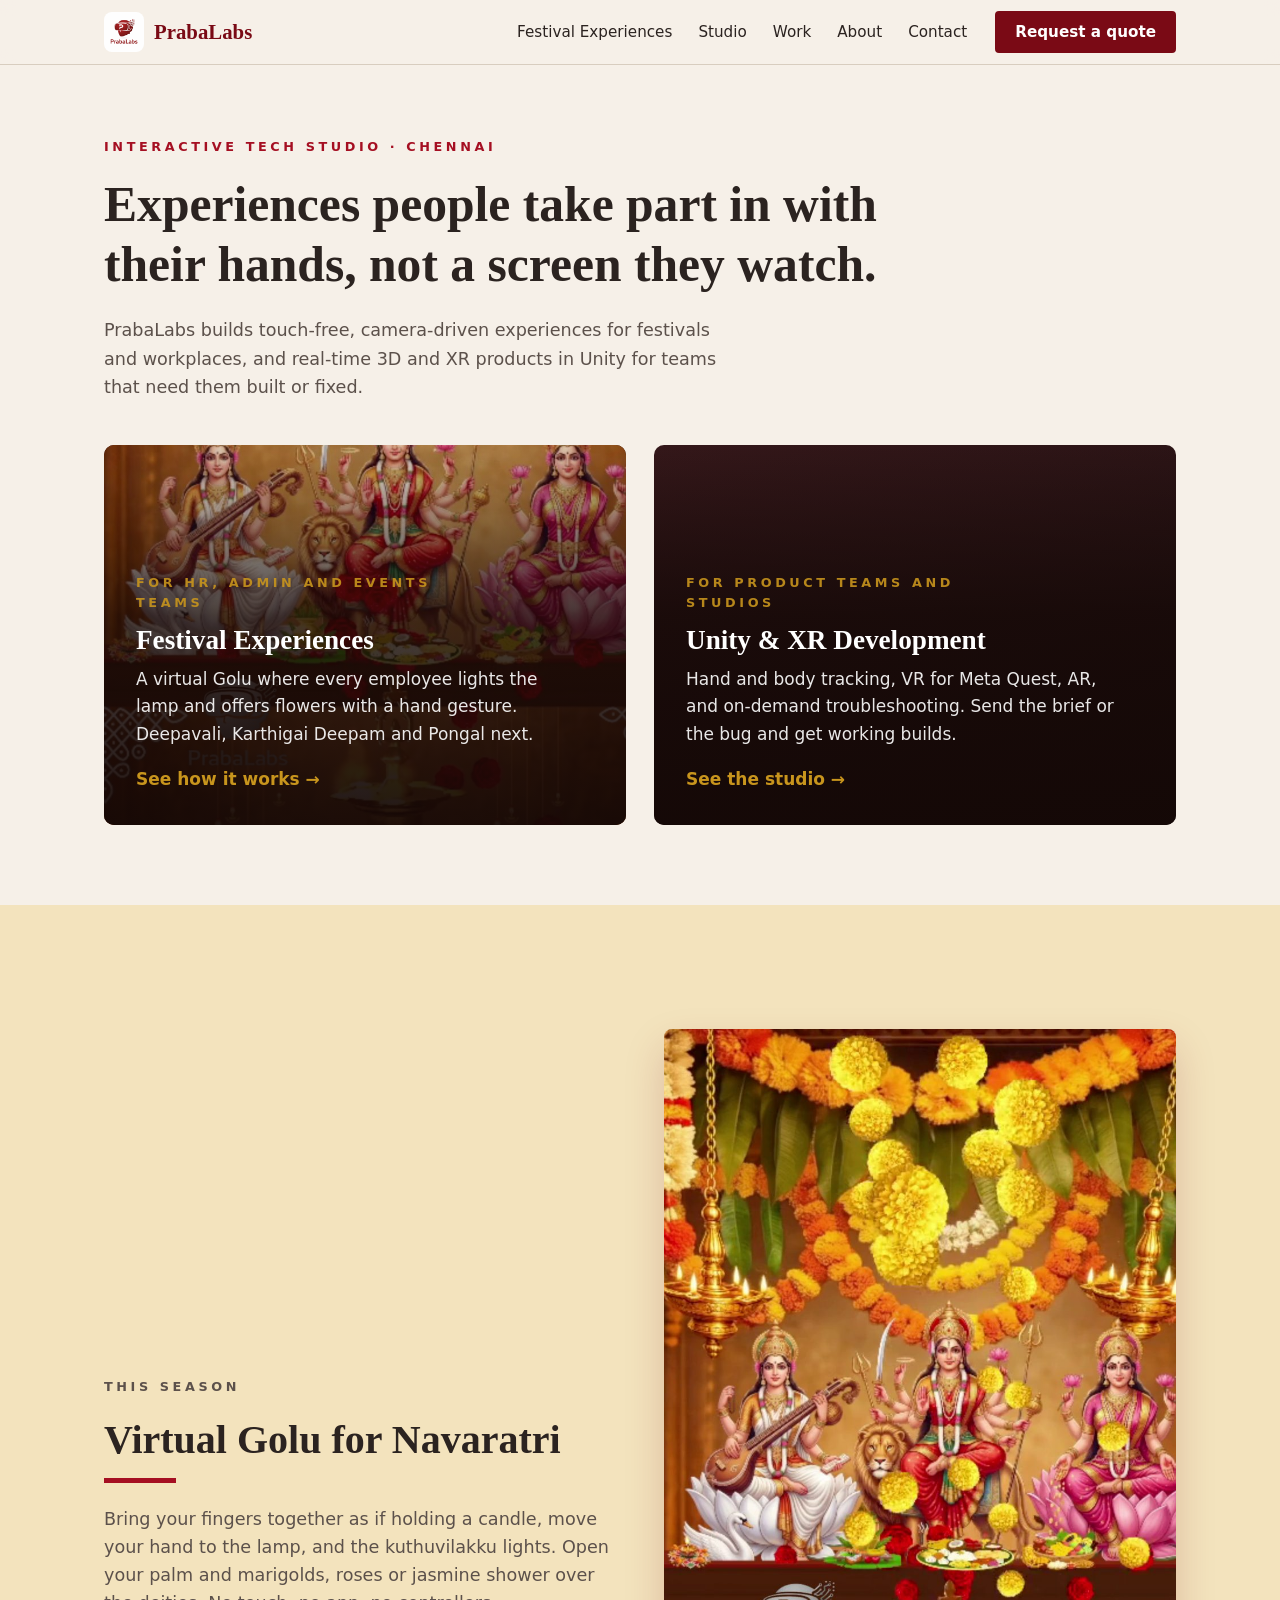
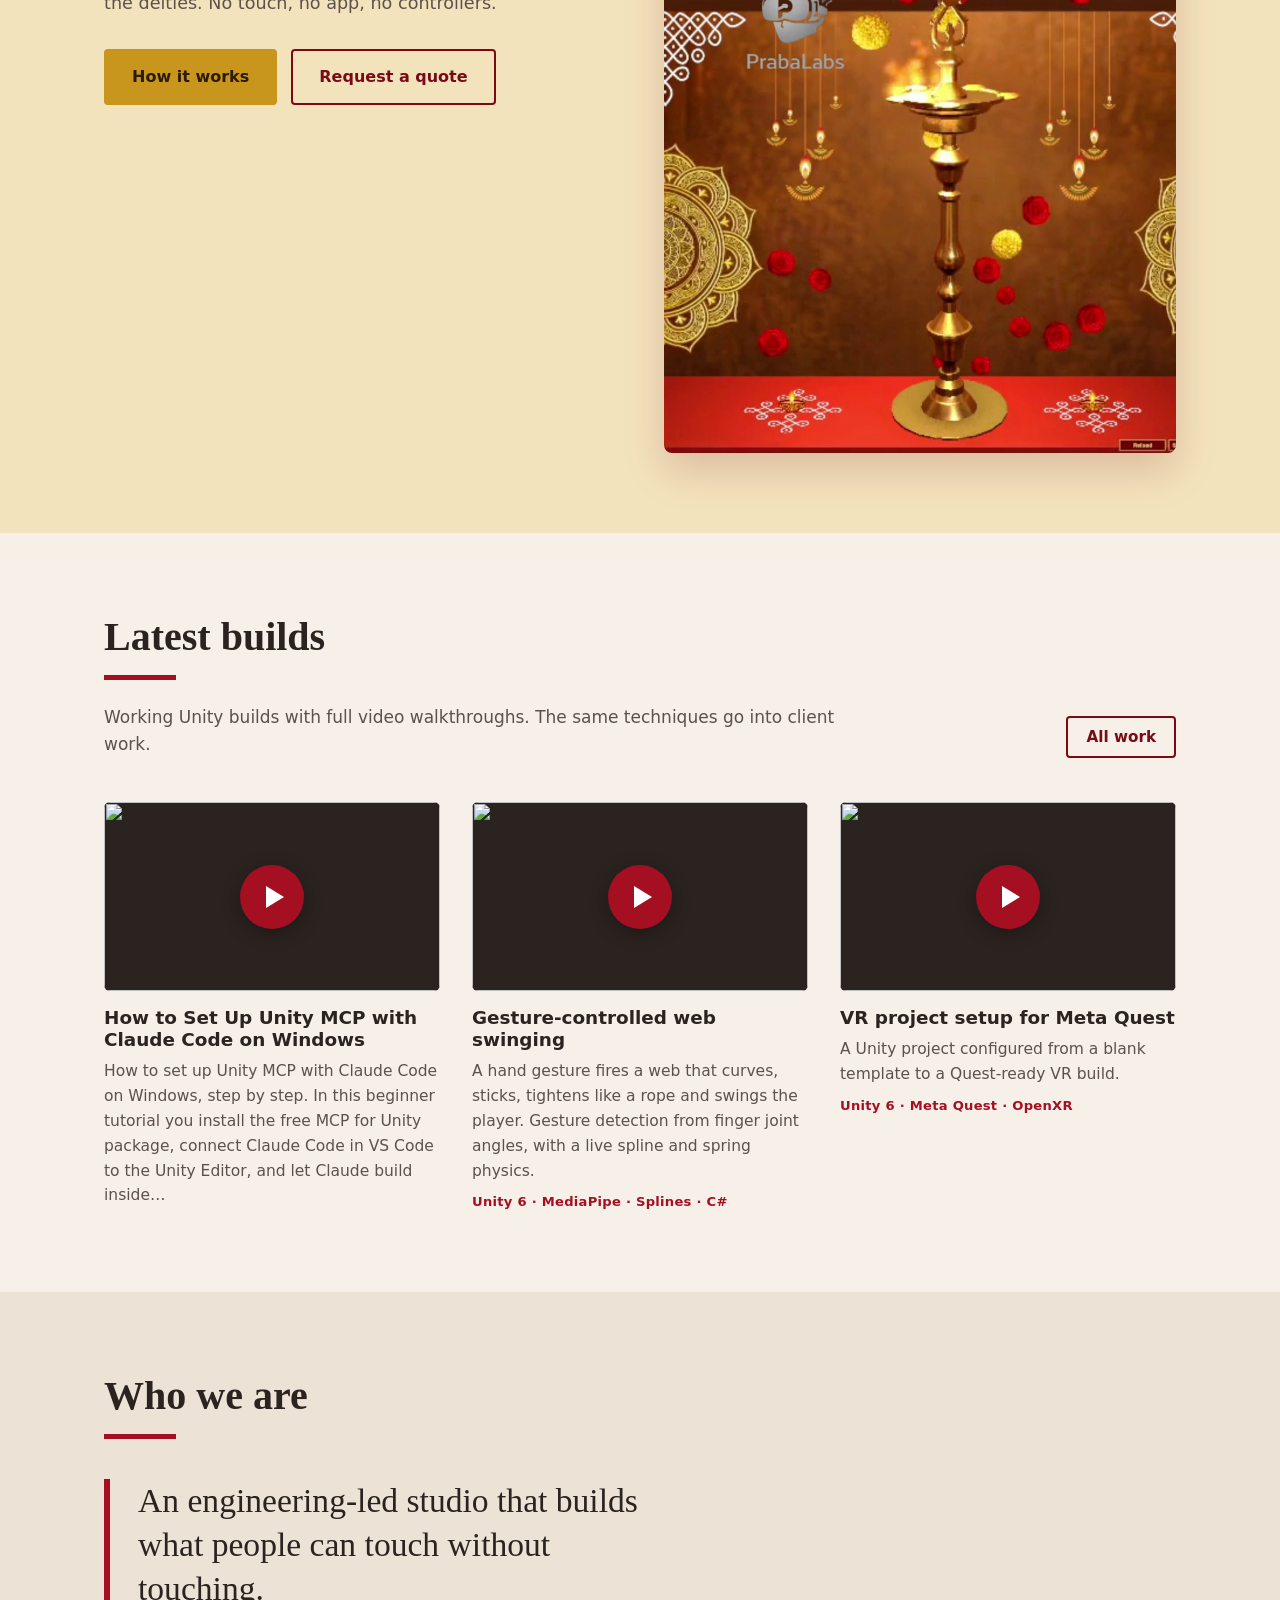
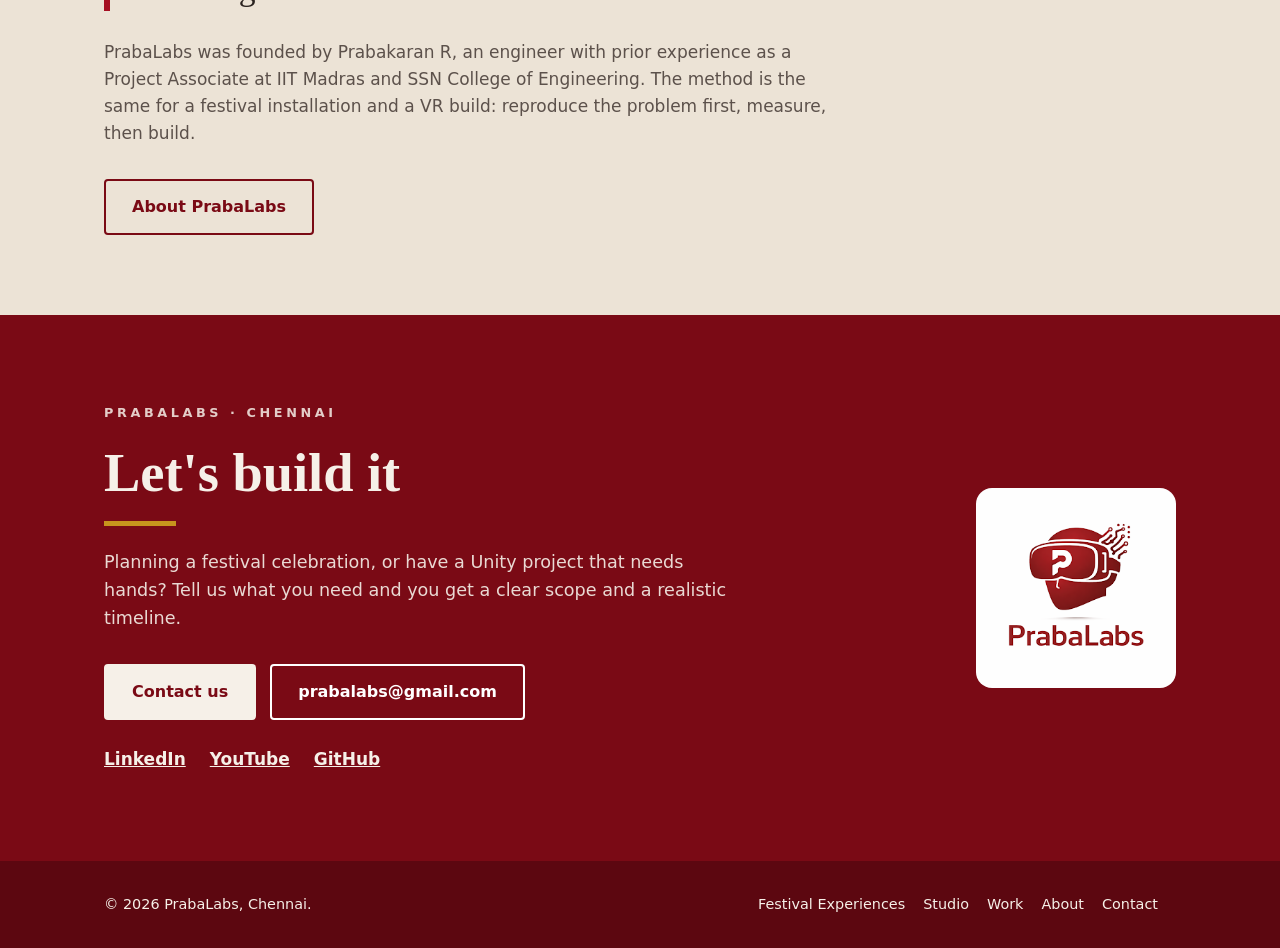
==== commit 228c4951: "Founder name and LinkedIn link" ====
--- a/index.html
+++ b/index.html
@@ -14,7 +14,7 @@
   <link rel="icon" href="assets/logo.png">
   <link rel="stylesheet" href="style.css">
   <script type="application/ld+json">
-  {"@context":"https://schema.org","@type":"Organization","name":"PrabaLabs","url":"https://prabalabs.github.io/","logo":"https://prabalabs.github.io/assets/logo.png","email":"prabalabs@gmail.com","founder":{"@type":"Person","name":"PrabaGaran"},"address":{"@type":"PostalAddress","addressLocality":"Chennai","addressRegion":"Tamil Nadu","addressCountry":"IN"},"sameAs":["https://www.youtube.com/@PrabaLabs","https://github.com/PrabaLabs","https://www.linkedin.com/in/praba-labs-1b8735436"]}
+  {"@context":"https://schema.org","@type":"Organization","name":"PrabaLabs","url":"https://prabalabs.github.io/","logo":"https://prabalabs.github.io/assets/logo.png","email":"prabalabs@gmail.com","founder":{"@type":"Person","name":"Prabakaran R"},"address":{"@type":"PostalAddress","addressLocality":"Chennai","addressRegion":"Tamil Nadu","addressCountry":"IN"},"sameAs":["https://www.youtube.com/@PrabaLabs","https://github.com/PrabaLabs","https://www.linkedin.com/in/praba-in"]}
   </script>
 </head>
 <body>
@@ -99,7 +99,7 @@
       <div class="wrap about">
         <h2>Who we are</h2>
         <blockquote>An engineering-led studio that builds what people can touch without touching.</blockquote>
-        <p>PrabaLabs was founded by PrabaGaran, an engineer with prior experience as a Project Associate at IIT Madras and SSN College of Engineering. The method is the same for a festival installation and a VR build: reproduce the problem first, measure, then build.</p>
+        <p>PrabaLabs was founded by Prabakaran R, an engineer with prior experience as a Project Associate at IIT Madras and SSN College of Engineering. The method is the same for a festival installation and a VR build: reproduce the problem first, measure, then build.</p>
         <div class="actions"><a class="btn btn-ghost" href="about.html">About PrabaLabs</a></div>
       </div>
     </section>
@@ -115,7 +115,7 @@
             <a class="btn btn-ghost" style="color:#fff;border-color:#fff" href="mailto:prabalabs@gmail.com">prabalabs@gmail.com</a>
           </div>
           <p class="contact-links">
-            <a href="https://www.linkedin.com/in/praba-labs-1b8735436" target="_blank" rel="noopener">LinkedIn</a>
+            <a href="https://www.linkedin.com/in/praba-in" target="_blank" rel="noopener">LinkedIn</a>
             <a href="https://www.youtube.com/@PrabaLabs" target="_blank" rel="noopener">YouTube</a>
             <a href="https://github.com/PrabaLabs" target="_blank" rel="noopener">GitHub</a>
           </p>
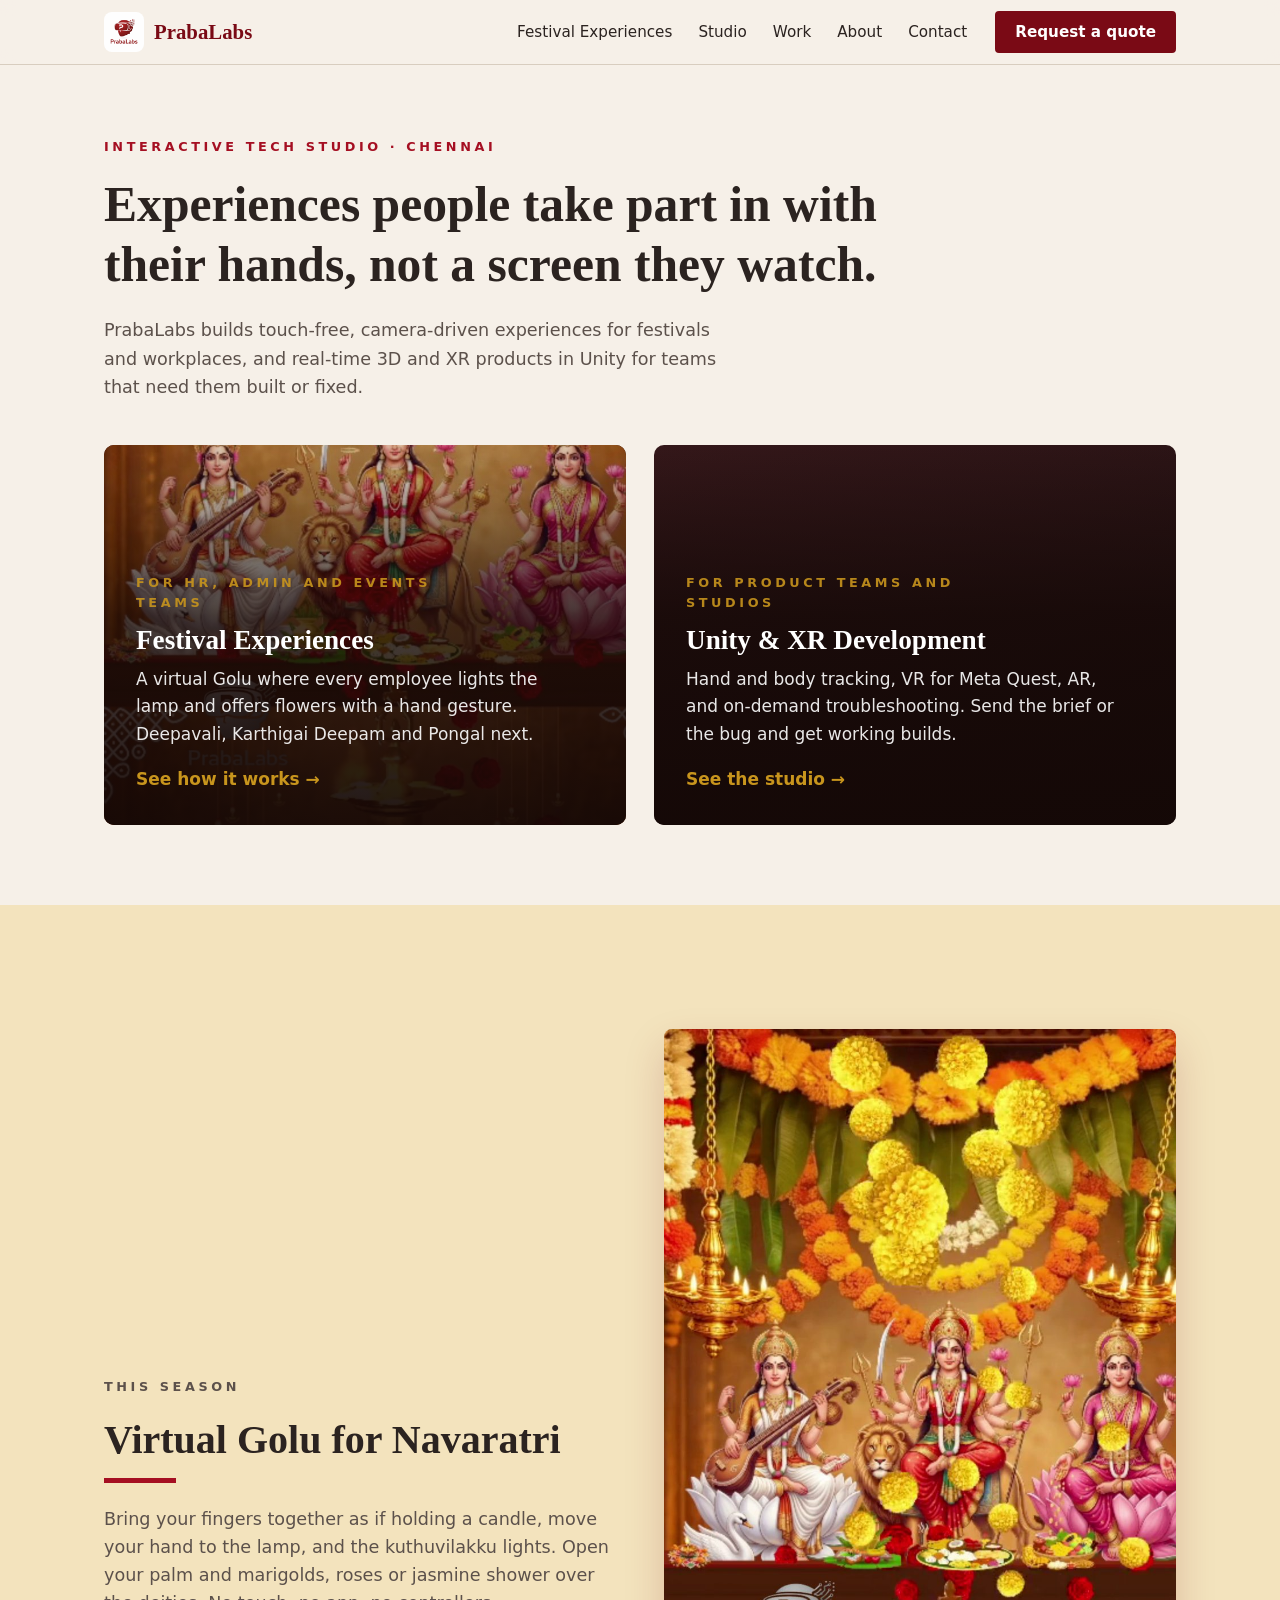
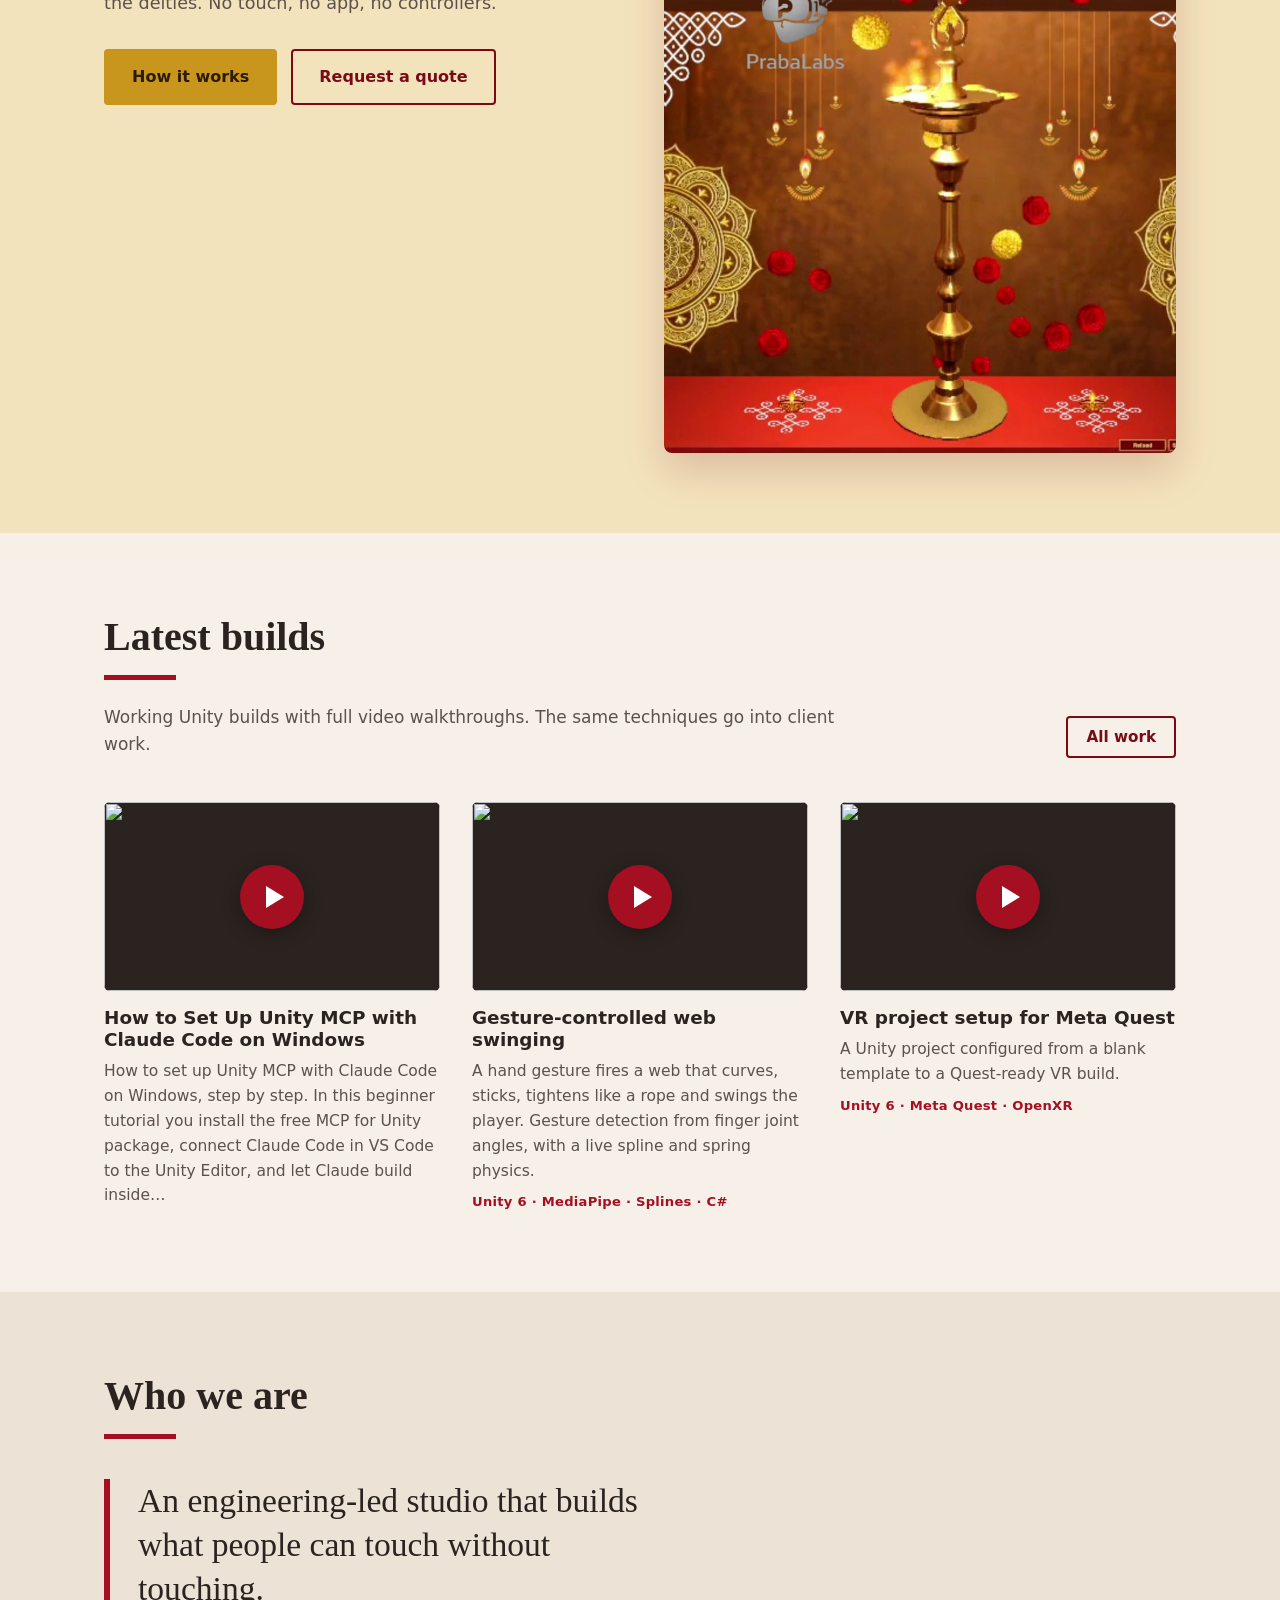
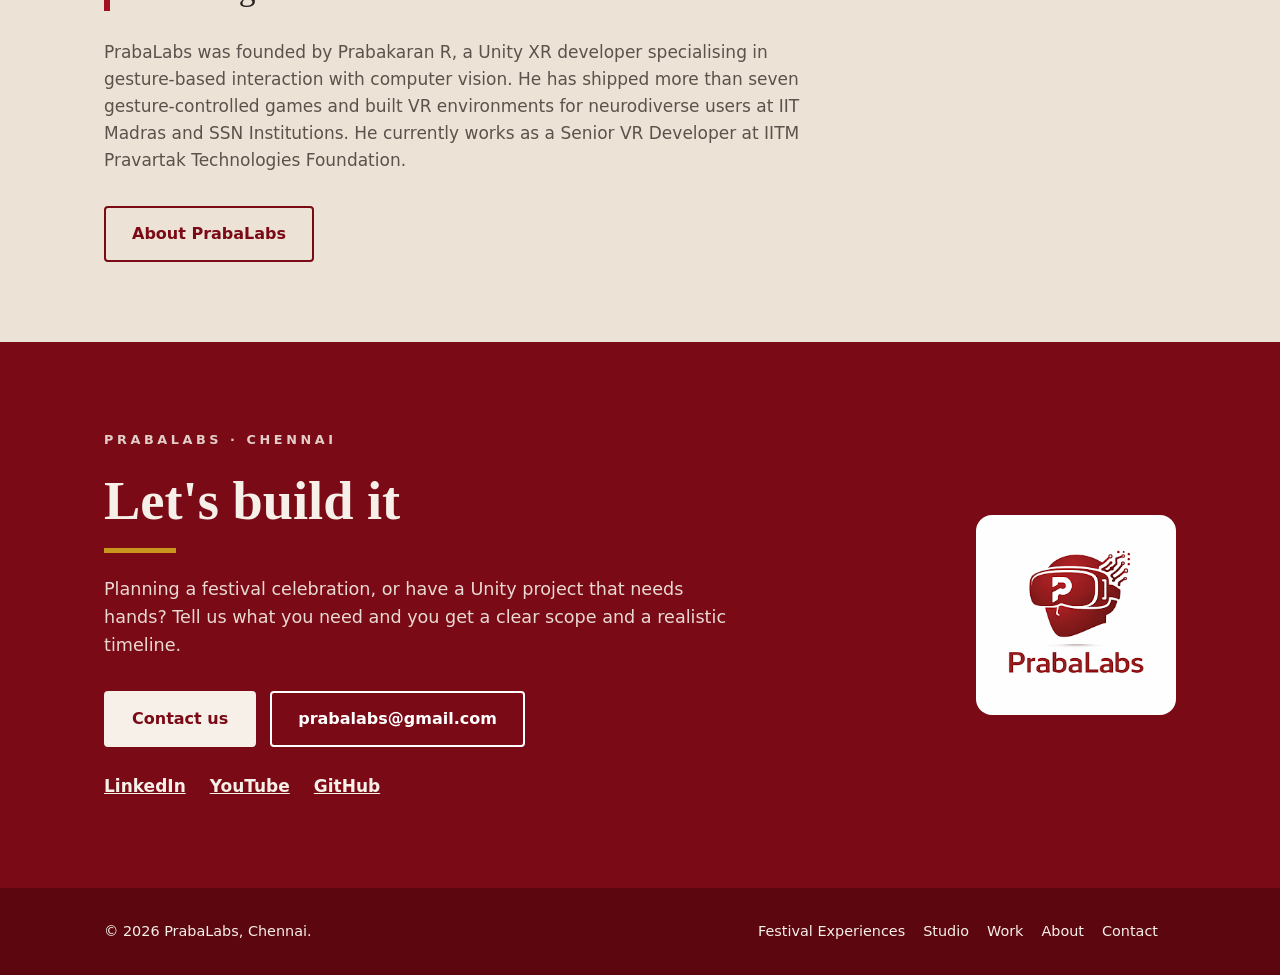
==== commit 1d92d072: "Founder profile from LinkedIn: experience, education, tools" ====
--- a/index.html
+++ b/index.html
@@ -14,7 +14,7 @@
   <link rel="icon" href="assets/logo.png">
   <link rel="stylesheet" href="style.css">
   <script type="application/ld+json">
-  {"@context":"https://schema.org","@type":"Organization","name":"PrabaLabs","url":"https://prabalabs.github.io/","logo":"https://prabalabs.github.io/assets/logo.png","email":"prabalabs@gmail.com","founder":{"@type":"Person","name":"Prabakaran R"},"address":{"@type":"PostalAddress","addressLocality":"Chennai","addressRegion":"Tamil Nadu","addressCountry":"IN"},"sameAs":["https://www.youtube.com/@PrabaLabs","https://github.com/PrabaLabs","https://www.linkedin.com/in/praba-in"]}
+  {"@context":"https://schema.org","@type":"Organization","name":"PrabaLabs","url":"https://prabalabs.github.io/","logo":"https://prabalabs.github.io/assets/logo.png","email":"prabalabs@gmail.com","founder":{"@type":"Person","name":"Prabakaran R","jobTitle":"Founder and Unity XR Developer","sameAs":"https://www.linkedin.com/in/praba-in"},"address":{"@type":"PostalAddress","addressLocality":"Chennai","addressRegion":"Tamil Nadu","addressCountry":"IN"},"sameAs":["https://www.youtube.com/@PrabaLabs","https://github.com/PrabaLabs","https://www.linkedin.com/in/praba-in"]}
   </script>
 </head>
 <body>
@@ -99,7 +99,7 @@
       <div class="wrap about">
         <h2>Who we are</h2>
         <blockquote>An engineering-led studio that builds what people can touch without touching.</blockquote>
-        <p>PrabaLabs was founded by Prabakaran R, an engineer with prior experience as a Project Associate at IIT Madras and SSN College of Engineering. The method is the same for a festival installation and a VR build: reproduce the problem first, measure, then build.</p>
+        <p>PrabaLabs was founded by Prabakaran R, a Unity XR developer specialising in gesture-based interaction with computer vision. He has shipped more than seven gesture-controlled games and built VR environments for neurodiverse users at IIT Madras and SSN Institutions. He currently works as a Senior VR Developer at IITM Pravartak Technologies Foundation.</p>
         <div class="actions"><a class="btn btn-ghost" href="about.html">About PrabaLabs</a></div>
       </div>
     </section>
--- a/style.css
+++ b/style.css
@@ -513,6 +513,24 @@
 
 .founder .contact-links a { color: var(--red); }
 
+.timeline-grid { display: grid; grid-template-columns: 1.3fr 1fr; gap: 56px; margin-top: 56px; padding-top: 44px; border-top: 1px solid var(--rule); }
+
+.sub { font-family: var(--serif); font-size: 1.3rem; }
+
+.timeline { margin: 18px 0 0; padding: 0; list-style: none; }
+
+.timeline li { position: relative; padding: 0 0 22px 24px; border-left: 2px solid var(--rule); }
+
+.timeline li::before { content: ""; position: absolute; left: -6px; top: 8px; width: 10px; height: 10px; border-radius: 50%; background: var(--gold); }
+
+.timeline li:last-child { padding-bottom: 0; }
+
+.timeline .when { display: block; color: var(--red); font-size: 0.82rem; font-weight: 700; letter-spacing: 0.06em; text-transform: uppercase; }
+
+.timeline strong { display: block; margin-top: 2px; }
+
+.timeline span:last-child { display: block; color: var(--muted); font-size: 0.95rem; }
+
 .values { display: grid; grid-template-columns: repeat(3, 1fr); gap: 32px; margin-top: 44px; }
 
 .values h3 { font-family: var(--serif); }
@@ -555,7 +573,7 @@
 
 @media (max-width: 900px) {
   .hero { padding: 48px 0 56px; }
-  .hero-grid, .doors, .case, .form-grid, .founder { grid-template-columns: 1fr; gap: 36px; }
+  .hero-grid, .doors, .case, .form-grid, .founder, .timeline-grid { grid-template-columns: 1fr; gap: 36px; }
   .cards, .how, .packages, .values { grid-template-columns: repeat(2, 1fr); }
   .calendar { grid-template-columns: repeat(2, 1fr); }
   .where { grid-template-columns: repeat(3, 1fr); }
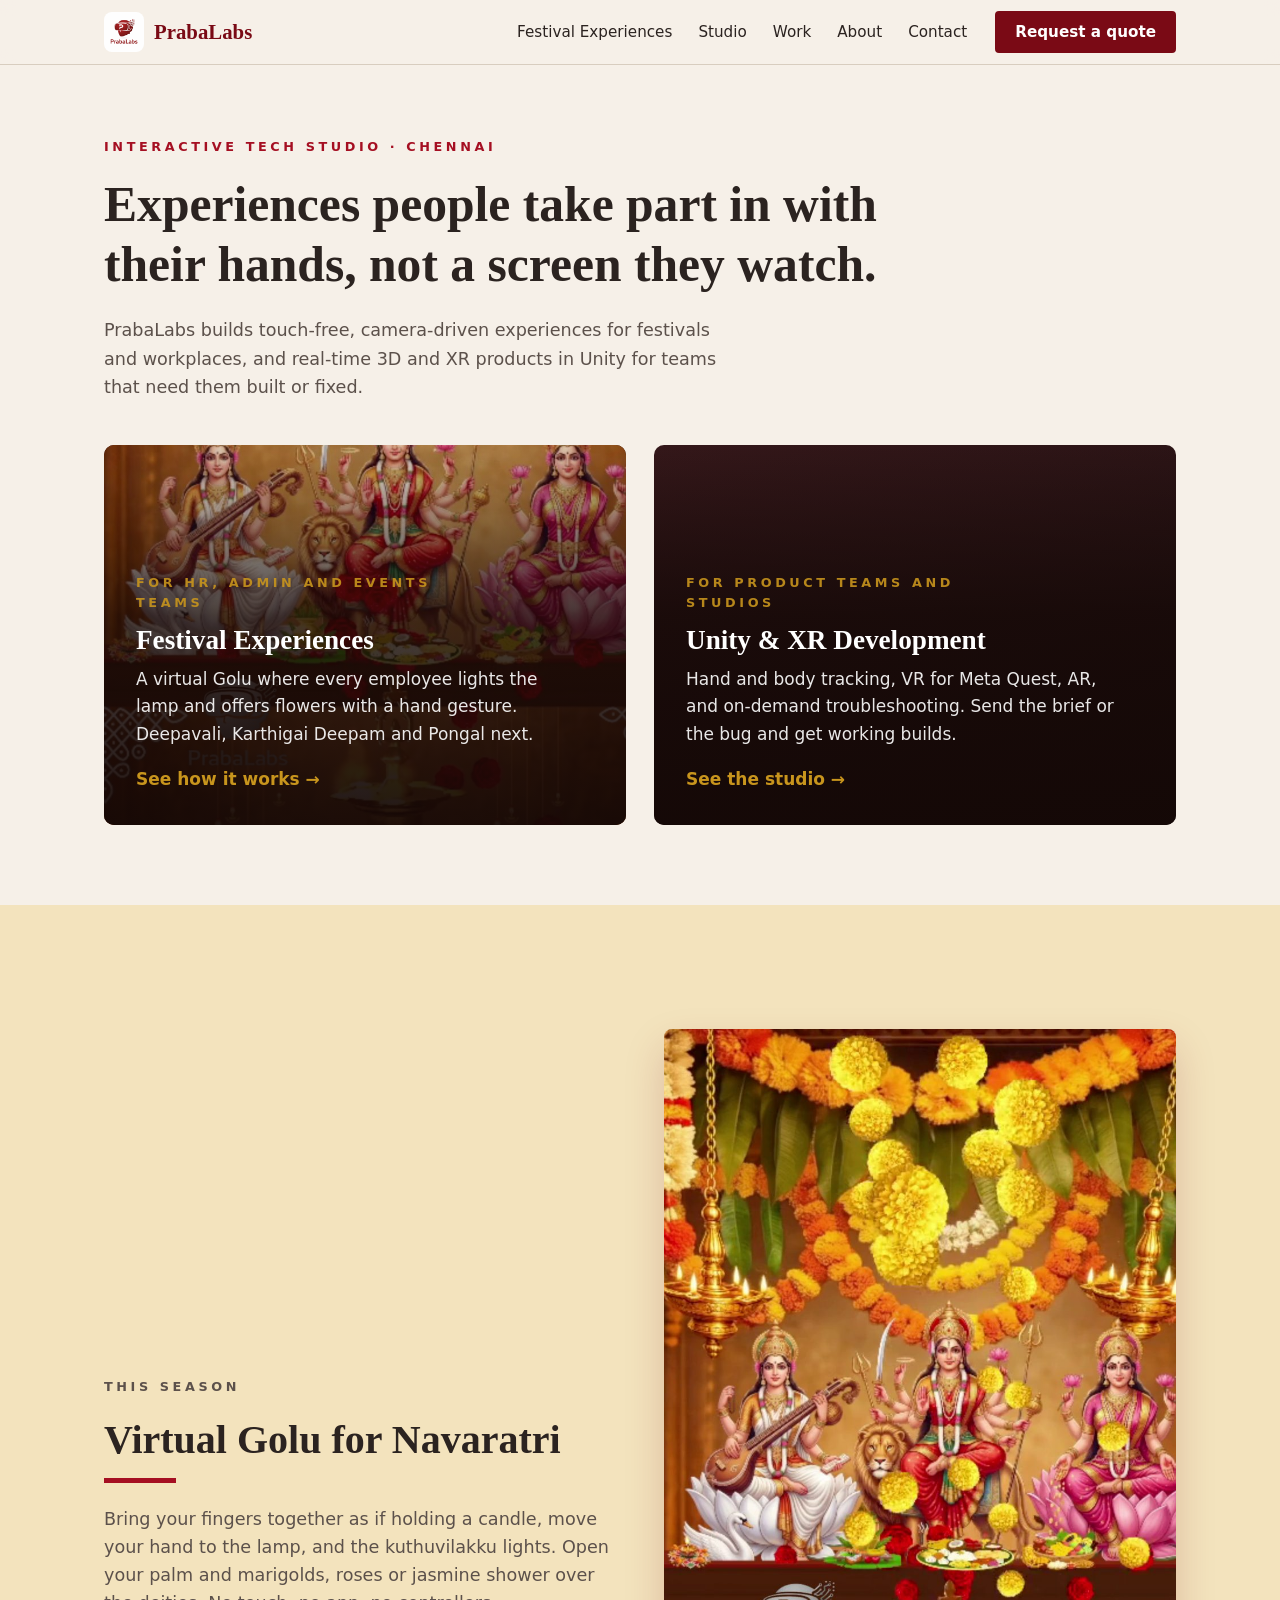
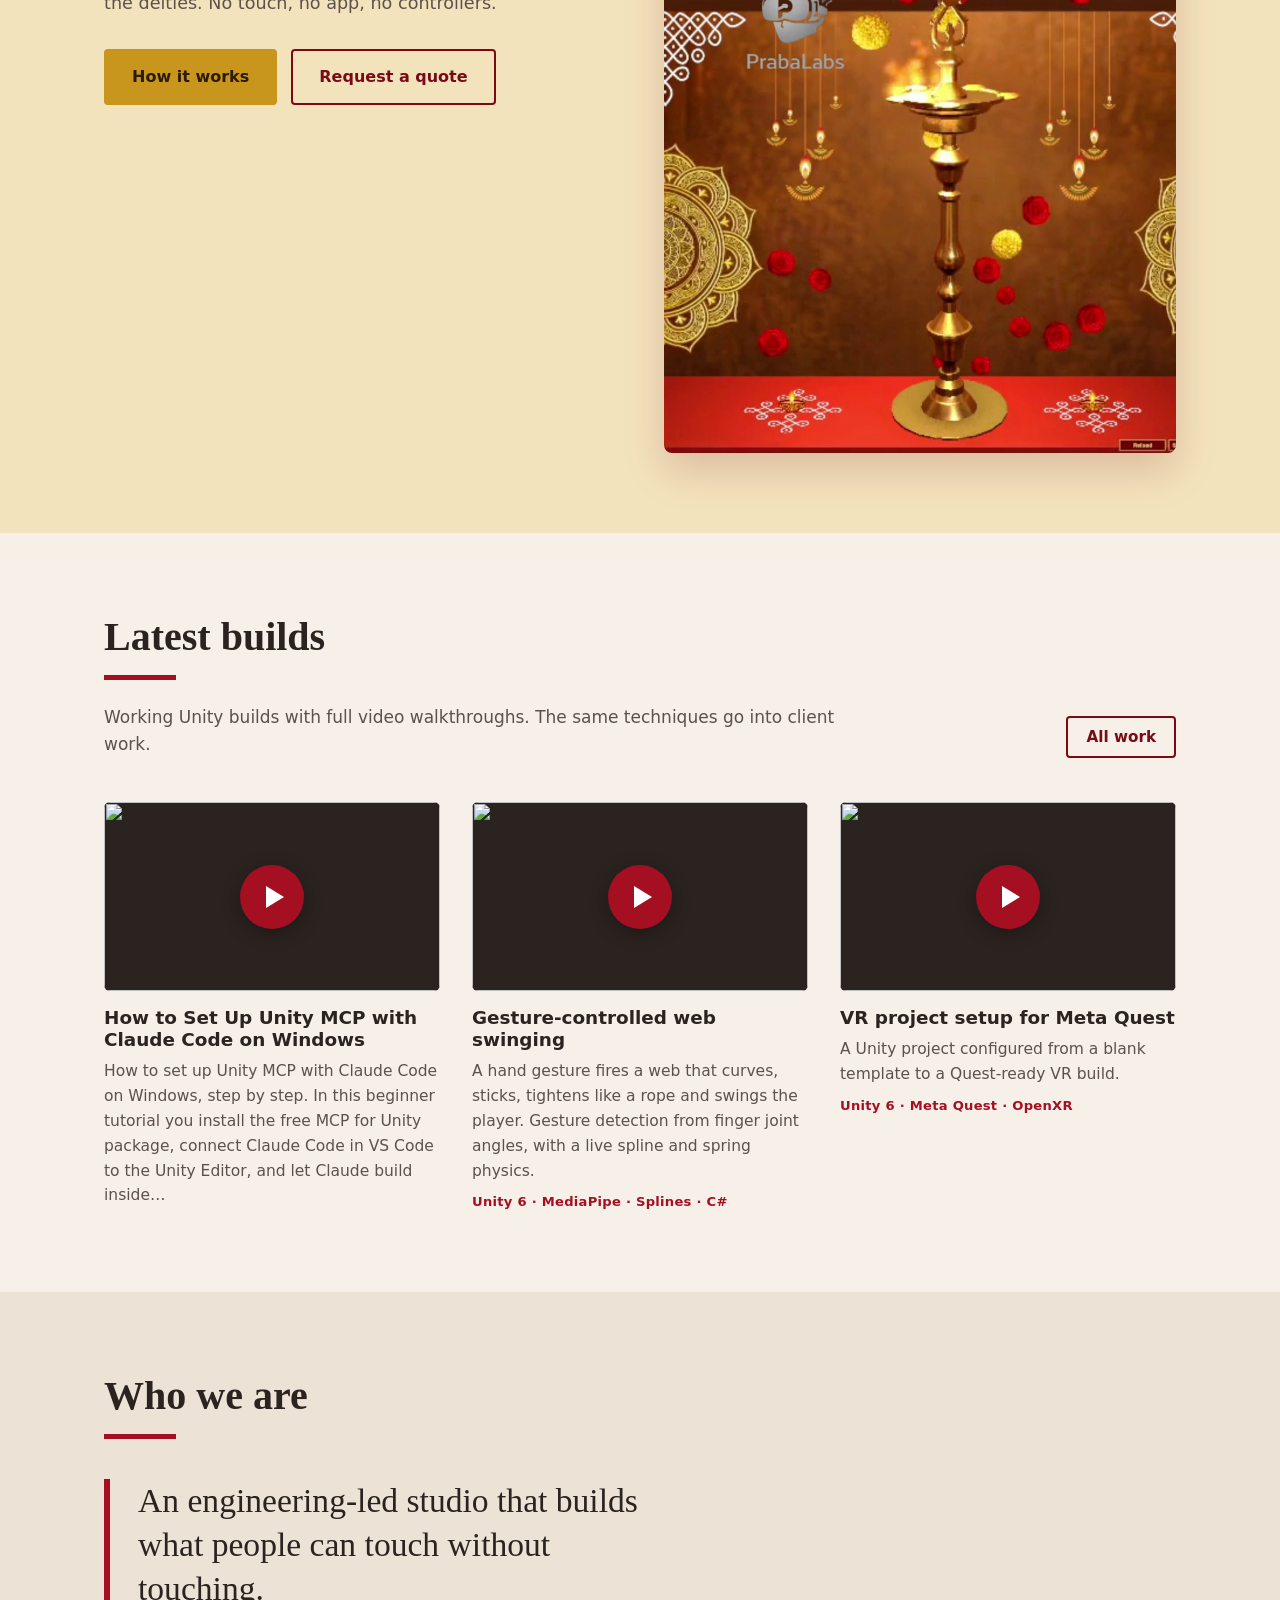
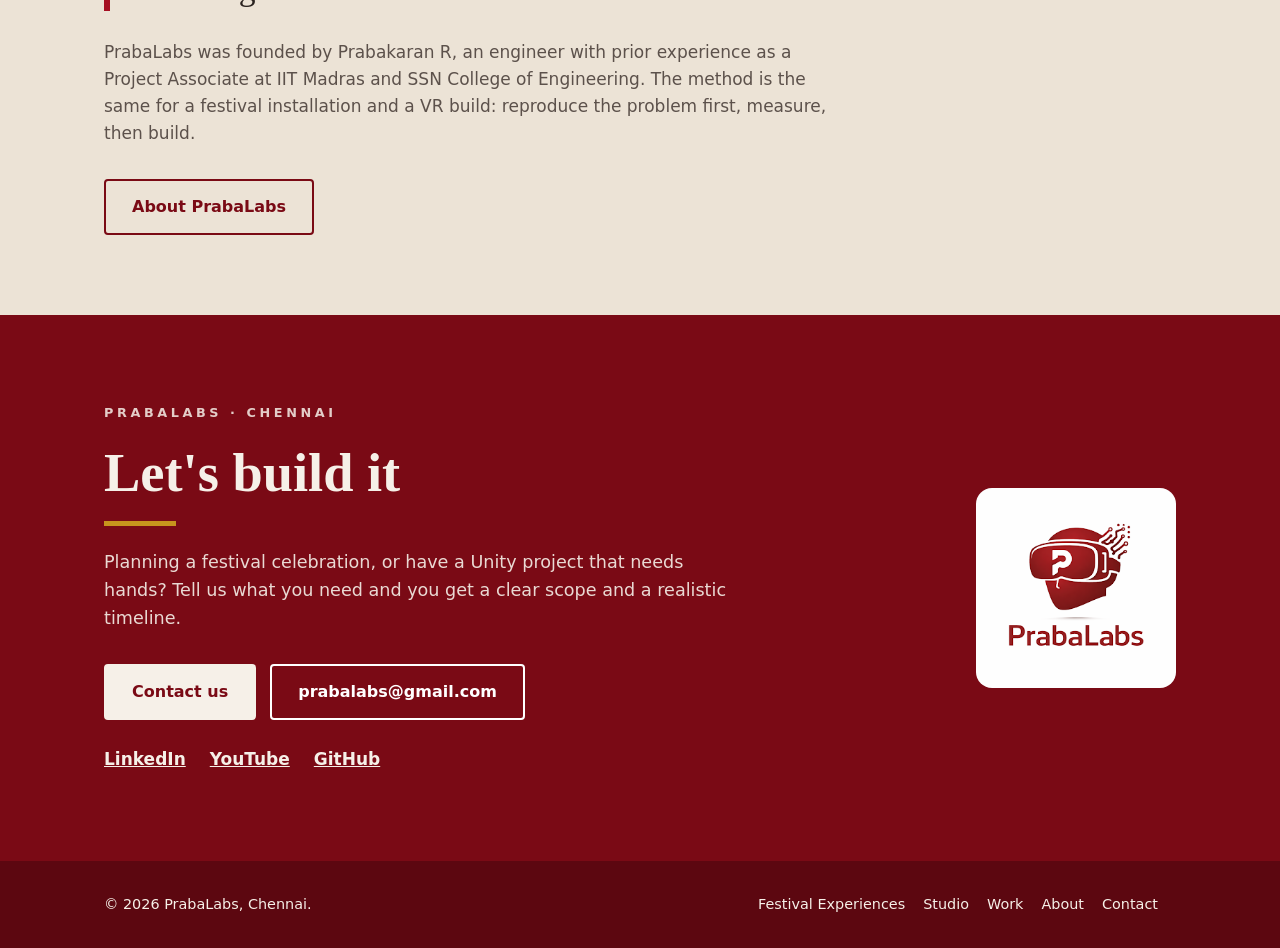
==== commit 011b1868: "Revert "Founder profile from LinkedIn: experience, education, tools" This reverts commit 1d92d0726a5" ====
--- a/index.html
+++ b/index.html
@@ -14,7 +14,7 @@
   <link rel="icon" href="assets/logo.png">
   <link rel="stylesheet" href="style.css">
   <script type="application/ld+json">
-  {"@context":"https://schema.org","@type":"Organization","name":"PrabaLabs","url":"https://prabalabs.github.io/","logo":"https://prabalabs.github.io/assets/logo.png","email":"prabalabs@gmail.com","founder":{"@type":"Person","name":"Prabakaran R","jobTitle":"Founder and Unity XR Developer","sameAs":"https://www.linkedin.com/in/praba-in"},"address":{"@type":"PostalAddress","addressLocality":"Chennai","addressRegion":"Tamil Nadu","addressCountry":"IN"},"sameAs":["https://www.youtube.com/@PrabaLabs","https://github.com/PrabaLabs","https://www.linkedin.com/in/praba-in"]}
+  {"@context":"https://schema.org","@type":"Organization","name":"PrabaLabs","url":"https://prabalabs.github.io/","logo":"https://prabalabs.github.io/assets/logo.png","email":"prabalabs@gmail.com","founder":{"@type":"Person","name":"Prabakaran R"},"address":{"@type":"PostalAddress","addressLocality":"Chennai","addressRegion":"Tamil Nadu","addressCountry":"IN"},"sameAs":["https://www.youtube.com/@PrabaLabs","https://github.com/PrabaLabs","https://www.linkedin.com/in/praba-in"]}
   </script>
 </head>
 <body>
@@ -99,7 +99,7 @@
       <div class="wrap about">
         <h2>Who we are</h2>
         <blockquote>An engineering-led studio that builds what people can touch without touching.</blockquote>
-        <p>PrabaLabs was founded by Prabakaran R, a Unity XR developer specialising in gesture-based interaction with computer vision. He has shipped more than seven gesture-controlled games and built VR environments for neurodiverse users at IIT Madras and SSN Institutions. He currently works as a Senior VR Developer at IITM Pravartak Technologies Foundation.</p>
+        <p>PrabaLabs was founded by Prabakaran R, an engineer with prior experience as a Project Associate at IIT Madras and SSN College of Engineering. The method is the same for a festival installation and a VR build: reproduce the problem first, measure, then build.</p>
         <div class="actions"><a class="btn btn-ghost" href="about.html">About PrabaLabs</a></div>
       </div>
     </section>
--- a/style.css
+++ b/style.css
@@ -513,24 +513,6 @@
 
 .founder .contact-links a { color: var(--red); }
 
-.timeline-grid { display: grid; grid-template-columns: 1.3fr 1fr; gap: 56px; margin-top: 56px; padding-top: 44px; border-top: 1px solid var(--rule); }
-
-.sub { font-family: var(--serif); font-size: 1.3rem; }
-
-.timeline { margin: 18px 0 0; padding: 0; list-style: none; }
-
-.timeline li { position: relative; padding: 0 0 22px 24px; border-left: 2px solid var(--rule); }
-
-.timeline li::before { content: ""; position: absolute; left: -6px; top: 8px; width: 10px; height: 10px; border-radius: 50%; background: var(--gold); }
-
-.timeline li:last-child { padding-bottom: 0; }
-
-.timeline .when { display: block; color: var(--red); font-size: 0.82rem; font-weight: 700; letter-spacing: 0.06em; text-transform: uppercase; }
-
-.timeline strong { display: block; margin-top: 2px; }
-
-.timeline span:last-child { display: block; color: var(--muted); font-size: 0.95rem; }
-
 .values { display: grid; grid-template-columns: repeat(3, 1fr); gap: 32px; margin-top: 44px; }
 
 .values h3 { font-family: var(--serif); }
@@ -573,7 +555,7 @@
 
 @media (max-width: 900px) {
   .hero { padding: 48px 0 56px; }
-  .hero-grid, .doors, .case, .form-grid, .founder, .timeline-grid { grid-template-columns: 1fr; gap: 36px; }
+  .hero-grid, .doors, .case, .form-grid, .founder { grid-template-columns: 1fr; gap: 36px; }
   .cards, .how, .packages, .values { grid-template-columns: repeat(2, 1fr); }
   .calendar { grid-template-columns: repeat(2, 1fr); }
   .where { grid-template-columns: repeat(3, 1fr); }
